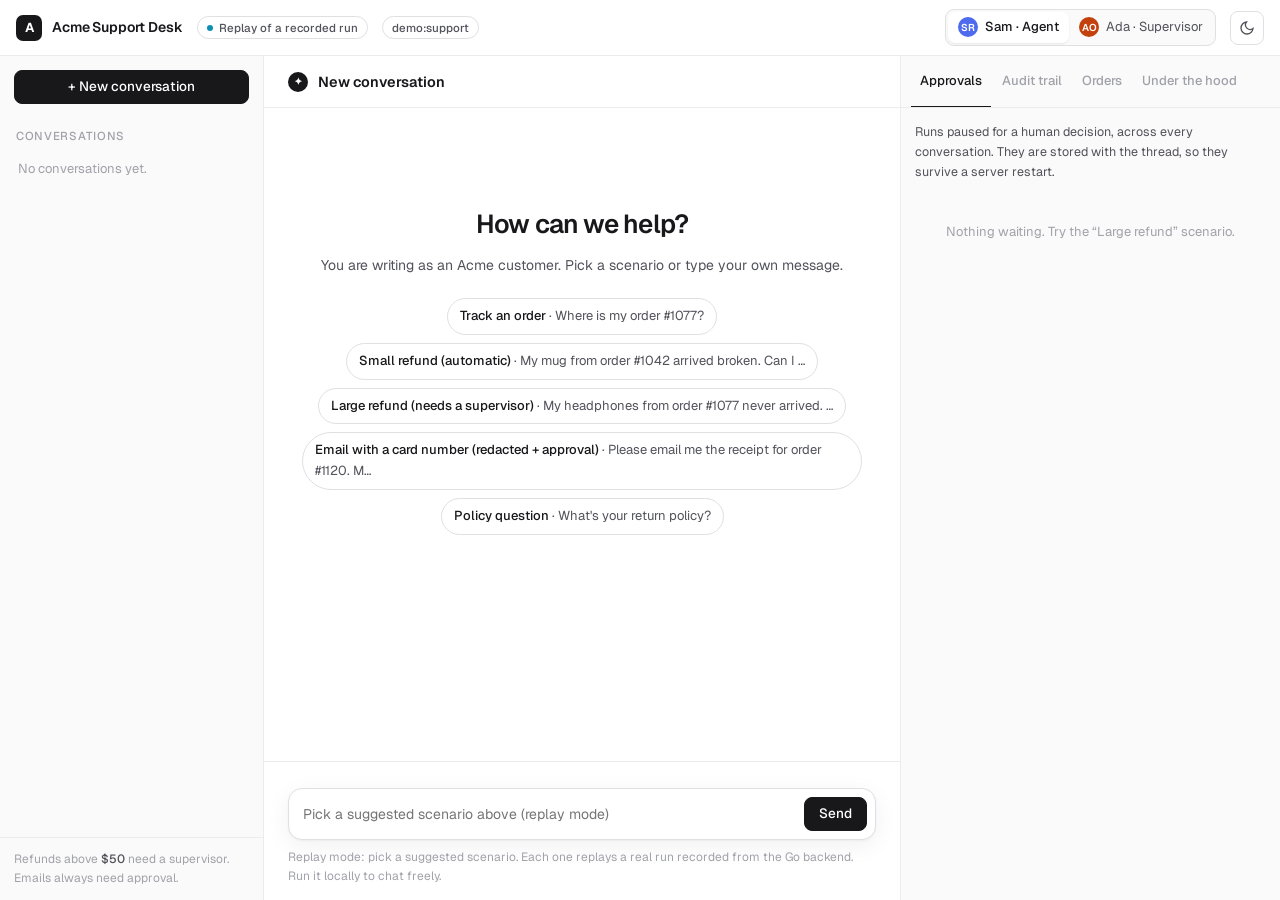
==== docs/public/demo/index.html @ 0a6f1c7a "Add a full-stack support desk demo and document it on the site examples/fullstack is a Go backend on" ====
<!doctype html>
<html lang="en">
<head>
<meta charset="utf-8">
<meta name="viewport" content="width=device-width, initial-scale=1, viewport-fit=cover">
<title>Acme Support Desk</title>
<link rel="preconnect" href="https://fonts.googleapis.com">
<link rel="preconnect" href="https://fonts.gstatic.com" crossorigin>
<link rel="stylesheet" href="https://fonts.googleapis.com/css2?family=Geist:wght@400;500;600;700&family=Geist+Mono:wght@400;500&display=swap">
<style>
/* Layout: support console — 56px top bar; conversations rail (264px) | chat column | supervisor console (380px). Monochrome Geist palette; amber is reserved for "waiting on a human", green for done, red for refused. */
:root {
  --bg: #ffffff; --bg-2: #fafafa; --bg-3: #f4f4f5; --fg: #18181b; --fg-2: #52525b; --fg-3: #a1a1aa;
  --line: #ececee; --line-2: #e0e0e3; --accent: #0b8eb3;
  --ok: #15803d; --ok-bg: #ecfdf3; --wait: #b45309; --wait-bg: #fffbeb; --bad: #be123c; --bad-bg: #fff1f2;
  --bubble: #18181b; --bubble-fg: #fafafa;
  --shadow: 0 1px 2px rgba(0,0,0,.04), 0 6px 24px rgba(0,0,0,.06);
  --f-sans: "Geist", ui-sans-serif, -apple-system, "Segoe UI", Helvetica, Arial, sans-serif;
  --f-mono: "Geist Mono", ui-monospace, SFMono-Regular, Menlo, Consolas, monospace;
}
@media (prefers-color-scheme: dark) { :root:not([data-theme="light"]) {
  --bg: #0a0a0b; --bg-2: #111113; --bg-3: #18181b; --fg: #f4f4f5; --fg-2: #a1a1aa; --fg-3: #63636b;
  --line: #1f1f23; --line-2: #2c2c31; --accent: #3cc8ec;
  --ok: #4ade80; --ok-bg: #0c1f14; --wait: #fbbf24; --wait-bg: #221a08; --bad: #fb7185; --bad-bg: #2a0f16;
  --bubble: #f4f4f5; --bubble-fg: #0a0a0b; --shadow: 0 1px 2px rgba(0,0,0,.5), 0 8px 28px rgba(0,0,0,.5);
  color-scheme: dark;
} }
:root[data-theme="dark"] {
  --bg: #0a0a0b; --bg-2: #111113; --bg-3: #18181b; --fg: #f4f4f5; --fg-2: #a1a1aa; --fg-3: #63636b;
  --line: #1f1f23; --line-2: #2c2c31; --accent: #3cc8ec;
  --ok: #4ade80; --ok-bg: #0c1f14; --wait: #fbbf24; --wait-bg: #221a08; --bad: #fb7185; --bad-bg: #2a0f16;
  --bubble: #f4f4f5; --bubble-fg: #0a0a0b; --shadow: 0 1px 2px rgba(0,0,0,.5), 0 8px 28px rgba(0,0,0,.5);
  color-scheme: dark;
}
* { box-sizing: border-box; }
html, body { height: 100%; }
body { margin: 0; background: var(--bg); color: var(--fg); font: 14px/1.6 var(--f-sans); -webkit-font-smoothing: antialiased; overflow: hidden; }
button, input, textarea { font: inherit; color: inherit; }
:focus-visible { outline: 2px solid var(--accent); outline-offset: 2px; border-radius: 6px; }
code, .mono { font-family: var(--f-mono); }

.app { display: grid; grid-template-rows: 56px minmax(0, 1fr); grid-template-columns: minmax(0, 1fr); height: 100%; padding-top: env(safe-area-inset-top, 0px); }
.top { display: flex; align-items: center; gap: 14px; border-bottom: 1px solid var(--line); min-width: 0;
  padding-left: max(16px, env(safe-area-inset-left, 0px)); padding-right: max(16px, env(safe-area-inset-right, 0px)); }
.brand { display: flex; align-items: center; gap: 10px; font-weight: 600; letter-spacing: -0.01em; white-space: nowrap; }
.brand .logo { width: 26px; height: 26px; border-radius: 7px; background: var(--fg); color: var(--bg); display: grid; place-items: center; font: 700 13px var(--f-sans); }
.pill { font: 500 11.5px/1 var(--f-sans); color: var(--fg-2); border: 1px solid var(--line-2); border-radius: 999px; padding: 5px 9px; white-space: nowrap; display: inline-flex; align-items: center; gap: 6px; }
.pill .dot { width: 6px; height: 6px; border-radius: 50%; background: var(--ok); }
.pill.replay .dot { background: var(--accent); }
.grow { flex: 1; }
.seg { display: inline-flex; border: 1px solid var(--line-2); border-radius: 9px; padding: 2px; background: var(--bg-2); }
.seg button { border: 0; background: none; padding: 5px 10px; border-radius: 7px; cursor: pointer; color: var(--fg-2); display: inline-flex; align-items: center; gap: 7px; font-size: 13px; white-space: nowrap; }
.seg button[aria-pressed="true"] { background: var(--bg); color: var(--fg); box-shadow: 0 1px 2px rgba(0,0,0,.08); font-weight: 500; }
.avatar { width: 20px; height: 20px; border-radius: 50%; display: inline-grid; place-items: center; font: 600 10px var(--f-sans); color: #fff; flex: none; }
.av-sam { background: #4f6bed; } .av-ada { background: #c2410c; } .av-bot { background: var(--fg); color: var(--bg); }
.iconbtn { width: 34px; height: 34px; display: inline-grid; place-items: center; border: 1px solid var(--line-2); border-radius: 8px; background: var(--bg); cursor: pointer; color: var(--fg-2); }
.iconbtn:hover { color: var(--fg); }
.iconbtn svg { width: 16px; height: 16px; }

.main { display: grid; grid-template-columns: 264px minmax(0, 1fr) 380px; min-height: 0; min-width: 0; }
/* left rail */
.rail { border-right: 1px solid var(--line); display: flex; flex-direction: column; min-height: 0; min-width: 0; background: var(--bg-2); }
.rail .head { padding: 14px; }
.btn { display: inline-flex; align-items: center; justify-content: center; gap: 8px; height: 34px; padding: 0 14px; border-radius: 8px; border: 1px solid var(--line-2); background: var(--bg); cursor: pointer; font-weight: 500; font-size: 13.5px; white-space: nowrap; }
.btn:hover:not(:disabled) { background: var(--bg-3); }
.btn:disabled { opacity: .45; cursor: not-allowed; }
.btn.primary { background: var(--fg); color: var(--bg); border-color: var(--fg); }
.btn.primary:hover:not(:disabled) { background: var(--fg); opacity: .88; }
.btn.ok { background: var(--ok); border-color: var(--ok); color: var(--bg); }
.btn.danger { color: var(--bad); }
.btn.wide { width: 100%; }
.list { overflow-y: auto; padding: 0 8px 12px; flex: 1; }
.list h6 { margin: 10px 8px 6px; font: 500 11.5px var(--f-sans); text-transform: uppercase; letter-spacing: .06em; color: var(--fg-3); }
.conv { display: block; width: 100%; text-align: left; border: 0; background: none; padding: 9px 10px; border-radius: 8px; cursor: pointer; }
.conv:hover { background: var(--bg-3); }
.conv[aria-current="true"] { background: var(--bg); box-shadow: inset 0 0 0 1px var(--line-2); }
.conv .t { display: block; font-size: 13.5px; white-space: nowrap; overflow: hidden; text-overflow: ellipsis; color: var(--fg); }
.conv .s { display: flex; align-items: center; gap: 6px; margin-top: 3px; font-size: 12px; color: var(--fg-3); }
.tag { display: inline-flex; align-items: center; gap: 5px; font: 500 11px/1 var(--f-sans); padding: 4px 7px; border-radius: 999px; }
.tag.wait { color: var(--wait); background: var(--wait-bg); }
.tag.ok { color: var(--ok); background: var(--ok-bg); }
.tag.bad { color: var(--bad); background: var(--bad-bg); }
.rail .foot { padding: 12px 14px; border-top: 1px solid var(--line); font-size: 12px; color: var(--fg-3); }
.rail .foot b { color: var(--fg-2); font-weight: 500; }
.empty-rail { padding: 10px; color: var(--fg-3); font-size: 13px; }

/* chat */
.chat { display: grid; grid-template-rows: auto minmax(0, 1fr) auto; grid-template-columns: minmax(0, 1fr); min-height: 0; min-width: 0; }
.chathead { display: flex; align-items: center; gap: 10px; padding: 12px 24px; border-bottom: 1px solid var(--line); min-height: 52px; }
.chathead h2 { margin: 0; font-size: 14.5px; font-weight: 600; white-space: nowrap; overflow: hidden; text-overflow: ellipsis; min-width: 0; }
.scroll { overflow-y: auto; overflow-x: hidden; padding: 24px; min-width: 0; }
.msgs { max-width: 720px; margin: 0 auto; display: flex; flex-direction: column; gap: 14px; min-width: 0; }
.hello { max-width: 560px; margin: 8vh auto 0; text-align: center; }
.hello h1 { font-size: 26px; letter-spacing: -0.03em; margin: 0 0 8px; font-weight: 600; }
.hello p { color: var(--fg-2); margin: 0 0 22px; }
.chips { display: flex; flex-wrap: wrap; gap: 8px; justify-content: center; }
.chip { border: 1px solid var(--line-2); background: var(--bg); border-radius: 999px; padding: 7px 12px; cursor: pointer; font-size: 13px; color: var(--fg-2); text-align: left; }
.chip:hover:not(:disabled) { color: var(--fg); border-color: var(--fg-3); }
.chip:disabled { opacity: .4; cursor: default; }
.chip b { color: var(--fg); font-weight: 500; }
.row { display: flex; gap: 10px; align-items: flex-start; }
.row.user { justify-content: flex-end; }
.bubble { max-width: 78%; padding: 10px 14px; border-radius: 16px; line-height: 1.55; overflow-wrap: anywhere; }
.row.user .bubble { background: var(--bubble); color: var(--bubble-fg); border-bottom-right-radius: 6px; }
.row.bot .bubble { background: var(--bg-2); border: 1px solid var(--line); border-bottom-left-radius: 6px; }
.row.bot .avatar { width: 26px; height: 26px; font-size: 11px; margin-top: 2px; }
.caret { display: inline-block; width: 7px; height: 14px; background: var(--fg-3); vertical-align: -2px; margin-left: 2px; animation: blink 1s steps(2) infinite; }
@keyframes blink { 50% { opacity: 0; } }
.toolcard { margin-left: 36px; border: 1px solid var(--line); border-radius: 12px; background: var(--bg); overflow: hidden; }
.toolcard summary { list-style: none; display: flex; align-items: center; gap: 10px; padding: 9px 12px; cursor: pointer; font-size: 13px; }
.toolcard summary::-webkit-details-marker { display: none; }
.toolcard .name { font: 500 12.5px var(--f-mono); }
.toolcard .args { color: var(--fg-3); font: 12px var(--f-mono); white-space: nowrap; overflow: hidden; text-overflow: ellipsis; flex: 1; min-width: 0; }
.toolcard .state { margin-left: auto; flex: none; }
.toolcard .body { border-top: 1px solid var(--line); padding: 10px 12px; font: 12px/1.6 var(--f-mono); color: var(--fg-2); background: var(--bg-2); white-space: pre-wrap; overflow-wrap: anywhere; max-height: 260px; overflow-y: auto; }
.toolcard .body b { font-family: var(--f-sans); font-weight: 500; color: var(--fg-3); font-size: 11px; text-transform: uppercase; letter-spacing: .05em; display: block; margin: 6px 0 2px; }
.toolcard .body b:first-child { margin-top: 0; }
.spin { width: 14px; height: 14px; border: 2px solid var(--line-2); border-top-color: var(--fg-2); border-radius: 50%; animation: spin .8s linear infinite; display: inline-block; vertical-align: -3px; }
@keyframes spin { to { transform: rotate(360deg); } }
.approval { margin-left: 36px; border: 1px solid color-mix(in srgb, var(--wait) 45%, var(--line-2)); background: var(--wait-bg); border-radius: 14px; padding: 14px 16px; }
.approval.done { border-color: var(--line); background: var(--bg-2); }
.approval h4 { margin: 0 0 4px; font-size: 14px; display: flex; align-items: center; gap: 8px; }
.approval p { margin: 0 0 10px; color: var(--fg-2); }
.approval dl { display: grid; grid-template-columns: max-content minmax(0, 1fr); gap: 4px 14px; margin: 0 0 12px; font-size: 13px; }
.approval dt { color: var(--fg-3); }
.approval dd { margin: 0; font-family: var(--f-mono); font-size: 12.5px; overflow-wrap: anywhere; }
.approval .actions { display: flex; flex-wrap: wrap; gap: 8px; align-items: center; }
.approval input { height: 34px; border: 1px solid var(--line-2); border-radius: 8px; padding: 0 10px; background: var(--bg); min-width: 0; }
.approval input.amt { width: 110px; }
.approval input.why { flex: 1; min-width: 180px; }
.approval .hint { font-size: 12.5px; color: var(--fg-2); display: flex; align-items: center; gap: 8px; }
.sysline { text-align: center; font-size: 12px; color: var(--fg-3); }
.err { border: 1px solid color-mix(in srgb, var(--bad) 40%, var(--line)); background: var(--bad-bg); color: var(--bad); border-radius: 10px; padding: 10px 12px; font-size: 13px; }
.composer { border-top: 1px solid var(--line); padding: 14px 24px calc(14px + env(safe-area-inset-bottom, 0px)); min-width: 0; }
.composer .in { max-width: 720px; margin: 0 auto; min-width: 0; }
.composer .chips { justify-content: flex-start; flex-wrap: nowrap; overflow-x: auto; margin-bottom: 10px; padding-bottom: 2px; scrollbar-width: thin; }
.composer .chip { white-space: nowrap; flex: none; }
.box { display: flex; gap: 8px; align-items: flex-end; border: 1px solid var(--line-2); border-radius: 14px; padding: 8px 8px 8px 14px; background: var(--bg); box-shadow: var(--shadow); }
.box textarea { flex: 1; border: 0; outline: none; resize: none; background: none; min-height: 24px; max-height: 140px; padding: 6px 0; line-height: 1.5; }
.composer small { display: block; color: var(--fg-3); font-size: 12px; margin-top: 8px; }

/* console */
.console { border-left: 1px solid var(--line); display: grid; grid-template-rows: auto minmax(0, 1fr); grid-template-columns: minmax(0, 1fr); min-height: 0; min-width: 0; background: var(--bg-2); }
.tabs { display: flex; gap: 2px; padding: 0 10px; border-bottom: 1px solid var(--line); height: 52px; align-items: stretch; overflow-x: auto; }
.tabs button { border: 0; background: none; padding: 0 9px; font-size: 13px; font-weight: 500; color: var(--fg-3); cursor: pointer; border-bottom: 2px solid transparent; margin-bottom: -1px; display: inline-flex; align-items: center; gap: 6px; white-space: nowrap; }
.tabs button[aria-selected="true"] { color: var(--fg); border-bottom-color: var(--fg); }
.count { font: 600 11px/1 var(--f-sans); background: var(--wait); color: var(--bg); border-radius: 999px; padding: 3px 6px; }
.count[hidden] { display: none; }
.pane { overflow-y: auto; padding: 14px; }
.pane[hidden] { display: none; }
.pane .intro { color: var(--fg-2); font-size: 12.5px; margin: 0 0 12px; }
.item { border: 1px solid var(--line); background: var(--bg); border-radius: 12px; padding: 12px; margin-bottom: 10px; }
.item .top2 { display: flex; align-items: center; gap: 8px; justify-content: space-between; margin-bottom: 6px; }
.item h5 { margin: 0; font-size: 13.5px; font-weight: 500; }
.item p { margin: 0 0 8px; color: var(--fg-2); font-size: 12.5px; }
.item .meta { font: 12px var(--f-mono); color: var(--fg-3); }
.feed { list-style: none; margin: 0; padding: 0; }
.feed li { display: grid; grid-template-columns: 14px minmax(0, 1fr) auto; gap: 10px; padding: 9px 2px; border-bottom: 1px solid var(--line); font-size: 12.5px; }
.feed .ic { width: 8px; height: 8px; border-radius: 50%; margin-top: 6px; background: var(--fg-3); }
.feed .ic.ok { background: var(--ok); } .feed .ic.wait { background: var(--wait); } .feed .ic.bad { background: var(--bad); } .feed .ic.info { background: var(--accent); }
.feed .what { color: var(--fg); }
.feed .why { color: var(--fg-3); font-size: 12px; overflow-wrap: anywhere; }
.feed .h { font: 11px var(--f-mono); color: var(--fg-3); }
.chain { display: flex; align-items: center; gap: 8px; padding: 10px 12px; border: 1px solid var(--line); border-radius: 10px; background: var(--bg); margin-bottom: 12px; font-size: 12.5px; }
table { width: 100%; border-collapse: collapse; font-size: 12.5px; background: var(--bg); border: 1px solid var(--line); border-radius: 10px; overflow: hidden; }
th, td { text-align: left; padding: 8px 10px; border-bottom: 1px solid var(--line); vertical-align: top; }
th { color: var(--fg-3); font-weight: 500; background: var(--bg-2); }
tr:last-child td { border-bottom: 0; }
.ev { font: 12px/1.5 var(--f-mono); border-bottom: 1px solid var(--line); padding: 8px 2px; overflow-wrap: anywhere; }
.ev b { font-weight: 500; color: var(--fg); }
.ev span { color: var(--fg-3); }
.ev mark { background: var(--wait-bg); color: var(--wait); padding: 0 3px; border-radius: 4px; }
.none { color: var(--fg-3); font-size: 13px; text-align: center; padding: 28px 10px; }
.banner { margin: 0 0 12px; font-size: 12.5px; color: var(--fg-2); padding: 10px 12px; border-radius: 10px; border: 1px dashed var(--line-2); }

@media (max-width: 1180px) { .main { grid-template-columns: 240px minmax(0, 1fr) 330px; } }
@media (max-width: 960px) {
  body { overflow: auto; }
  .app { height: auto; min-height: 100%; }
  .main { grid-template-columns: minmax(0, 1fr); }
  .rail { border-right: 0; border-bottom: 1px solid var(--line); }
  .list { display: flex; gap: 6px; overflow-x: auto; padding-bottom: 10px; }
  .list h6 { display: none; }
  .conv { min-width: 200px; }
  .rail .foot { display: none; }
  .chat { min-height: 70vh; }
  .console { border-left: 0; border-top: 1px solid var(--line); min-height: 420px; }
  .top .pill.model { display: none; }
}
@media (max-width: 560px) {
  .brand span.name { display: none; }
  .seg button span:not(.avatar) { display: none; }
  .scroll, .chathead { padding-left: 16px; padding-right: 16px; }
  .composer { padding-left: 16px; padding-right: 16px; }
  .toolcard, .approval { margin-left: 0; }
  .bubble { max-width: 92%; }
}
@media (max-width: 420px) { #mode { display: none; } .top { gap: 10px; } }
@media (prefers-reduced-motion: reduce) { .caret, .spin { animation: none; } }
</style>
</head>
<body>
<div class="app">
  <header class="top">
    <div class="brand"><span class="logo">A</span><span class="name">Acme Support Desk</span></div>
    <span class="pill" id="mode"><span class="dot"></span><span id="modetext">Connecting…</span></span>
    <span class="pill model mono" id="model" hidden></span>
    <span class="grow"></span>
    <div class="seg" role="group" aria-label="Signed in as">
      <button type="button" data-user="sam" aria-pressed="true"><span class="avatar av-sam">SR</span><span>Sam · Agent</span></button>
      <button type="button" data-user="ada" aria-pressed="false"><span class="avatar av-ada">AO</span><span>Ada · Supervisor</span></button>
    </div>
    <button class="iconbtn" id="theme" type="button" aria-label="Toggle dark mode"><svg viewBox="0 0 24 24" fill="none" stroke="currentColor" stroke-width="2" aria-hidden="true"><path d="M21 12.8A9 9 0 1 1 11.2 3a7 7 0 0 0 9.8 9.8z"/></svg></button>
  </header>

  <div class="main">
    <aside class="rail" aria-label="Conversations">
      <div class="head"><button class="btn primary wide" id="newconv" type="button">+ New conversation</button></div>
      <div class="list" id="convs"><h6>Conversations</h6></div>
      <div class="foot">Refunds above <b id="limit">$50</b> need a supervisor. Emails always need approval.</div>
    </aside>

    <section class="chat" aria-label="Conversation">
      <div class="chathead"><span class="avatar av-bot">✦</span><h2 id="title">New conversation</h2><span class="grow"></span><span id="threadtag"></span></div>
      <div class="scroll" id="scroll"><div class="msgs" id="msgs"></div></div>
      <div class="composer">
        <div class="in">
          <div class="chips" id="chips"></div>
          <form class="box" id="form">
            <textarea id="input" rows="1" placeholder="Write as the customer…" aria-label="Message"></textarea>
            <button class="btn primary" id="send" type="submit">Send</button>
          </form>
          <small id="composehint">Messages are written as the customer. The assistant answers using Acme's tools.</small>
        </div>
      </div>
    </section>

    <aside class="console" aria-label="Supervisor console">
      <div class="tabs" role="tablist">
        <button role="tab" aria-selected="true" data-tab="approvals">Approvals <span class="count" id="appcount" hidden>0</span></button>
        <button role="tab" aria-selected="false" data-tab="activity">Audit trail</button>
        <button role="tab" aria-selected="false" data-tab="orders">Orders</button>
        <button role="tab" aria-selected="false" data-tab="hood">Under the hood</button>
      </div>
      <div class="pane" id="pane-approvals"></div>
      <div class="pane" id="pane-activity" hidden></div>
      <div class="pane" id="pane-orders" hidden></div>
      <div class="pane" id="pane-hood" hidden></div>
    </aside>
  </div>
</div>

<script src="recording.js" onerror="void 0"></script>
<script>
(function () {
  "use strict";
  var $ = function (s) { return document.querySelector(s); };
  var esc = function (s) { return String(s == null ? "" : s).replace(/[&<>"]/g, function (c) { return { "&": "&amp;", "<": "&lt;", ">": "&gt;", '"': "&quot;" }[c]; }); };
  var md = function (s) { return esc(s).replace(/\*\*(.+?)\*\*/g, "<b>$1</b>").replace(/\n/g, "<br>"); };
  var money = function (n) { return "$" + Number(n).toFixed(2); };
  var USERS = { sam: { name: "Sam Rivera", role: "agent" }, ada: { name: "Ada Okafor", role: "supervisor" } };
  var PROMPTS = [
    { label: "Track an order", text: "Where is my order #1077?" },
    { label: "Small refund (automatic)", text: "My mug from order #1042 arrived broken. Can I get a refund?" },
    { label: "Large refund (needs a supervisor)", text: "My headphones from order #1077 never arrived. I'd like a refund." },
    { label: "Email with a card number (redacted + approval)", text: "Please email me the receipt for order #1120. My card is 4111 1111 1111 1111 if you need it." },
    { label: "Policy question", text: "What's your return policy?" }
  ];
  var state = { user: "sam", thread: null, busy: false, live: false, replay: null, hood: [] };

  // ---------------------------------------------------------------- API
  // Live mode talks to the Go backend. Replay mode (no backend, e.g. on
  // the docs website) plays runs recorded from that backend.
  var api = {
    get: function (path) { return fetch(path).then(function (r) { if (!r.ok) throw new Error(r.status); return r.json(); }); },
    stream: function (path, body, onEvent) {
      return fetch(path, { method: "POST", headers: { "Content-Type": "application/json" }, body: JSON.stringify(body) }).then(function (r) {
        if (!r.ok) return r.json().then(function (j) { throw new Error(j.error || r.status); });
        var reader = r.body.getReader(), dec = new TextDecoder(), buf = "";
        function pump() {
          return reader.read().then(function (x) {
            if (x.done) return;
            buf += dec.decode(x.value, { stream: true });
            var parts = buf.split("\n\n"); buf = parts.pop();
            parts.forEach(function (p) { var line = p.split("\n").filter(function (l) { return l.indexOf("data: ") === 0; })[0]; if (line) onEvent(JSON.parse(line.slice(6))); });
            return pump();
          });
        }
        return pump();
      });
    }
  };

  var replay = {
    scenes: [], scene: null, snap: null, branch: null,
    start: function (rec) {
      this.scenes = rec.scenes; this.snap = rec.empty;
    },
    sceneFor: function (text) { return this.scenes.filter(function (s) { return s.text === text; })[0]; },
    play: function (events, onEvent) {
      var i = 0, speed = 1;
      return new Promise(function (resolve) {
        function next() {
          if (i >= events.length) return resolve();
          var ev = events[i++];
          setTimeout(function () { onEvent(ev[1]); next(); }, Math.min(ev[0] * speed, 700));
        }
        next();
      });
    },
    message: function (thread, text, onEvent) {
      var s = this.sceneFor(text);
      if (!s) return Promise.reject(new Error("In replay mode, pick one of the suggested messages. Run the demo locally to chat freely."));
      this.scene = s; this.branch = null;
      var self = this;
      return this.play(s.events, onEvent).then(function () { self.snap = s.after; });
    },
    decide: function (thread, decision, onEvent) {
      var s = this.scene, b = s && s.branches && s.branches[decision.Type];
      if (!b) return Promise.reject(new Error("This decision wasn't recorded. Run the demo locally to try it."));
      this.branch = b;
      var self = this;
      return this.play(b.events, onEvent).then(function () { self.snap = b.after; });
    }
  };

  function backend() {
    return api.get("api/health").then(function (h) { state.live = true; return h; }).catch(function () {
      if (window.EIP_RECORDING) { state.replay = window.EIP_RECORDING; replay.start(state.replay); return { mode: "replay", model: state.replay.model, refund_limit: state.replay.refund_limit }; }
      return { mode: "offline" };
    });
  }
  function load(kind, thread) {
    if (state.live) {
      var path = { threads: "api/threads", thread: "api/threads/" + thread, approvals: "api/approvals", audit: "api/audit", orders: "api/orders" }[kind];
      return api.get(path);
    }
    var s = replay.snap || {};
    if (kind === "thread") return Promise.resolve((s.threads_full || {})[thread] || { id: thread, messages: [], pending: [] });
    return Promise.resolve(s[kind] || {});
  }

  // ------------------------------------------------------------- render
  var msgs = $("#msgs"), scroll = $("#scroll");
  var cards = {}; // tool call id -> card element
  var botBubble = null;
  function toBottom() { scroll.scrollTop = scroll.scrollHeight; }

  function hello() {
    msgs.innerHTML = '<div class="hello"><h1>How can we help?</h1><p>You are writing as an Acme customer. Pick a scenario or type your own message.</p><div class="chips" id="hellochips"></div></div>';
    PROMPTS.forEach(function (p) { $("#hellochips").appendChild(chip(p)); });
  }
  function chip(p) {
    var b = document.createElement("button");
    b.type = "button"; b.className = "chip"; b.innerHTML = "<b>" + esc(p.label) + "</b> · " + esc(p.text.length > 46 ? p.text.slice(0, 46) + "…" : p.text);
    b.addEventListener("click", function () { if (!state.busy) send(p.text); });
    return b;
  }
  function renderChips() {
    var c = $("#chips"); c.innerHTML = "";
    if (msgs.querySelector(".hello")) return;
    PROMPTS.forEach(function (p) { var b = chip(p); b.innerHTML = esc(p.label); b.title = p.text; c.appendChild(b); });
  }
  function addUser(text) {
    var hello = msgs.querySelector(".hello"); if (hello) hello.remove();
    msgs.insertAdjacentHTML("beforeend", '<div class="row user"><div class="bubble">' + esc(text) + "</div></div>");
    botBubble = null; toBottom();
  }
  function addBotText(text, streaming) {
    if (!botBubble) {
      msgs.insertAdjacentHTML("beforeend", '<div class="row bot"><span class="avatar av-bot">✦</span><div class="bubble"><span class="t"></span></div></div>');
      botBubble = msgs.lastElementChild.querySelector(".bubble");
      botBubble.dataset.raw = "";
    }
    botBubble.dataset.raw += text;
    botBubble.innerHTML = md(botBubble.dataset.raw) + (streaming ? '<span class="caret"></span>' : "");
    toBottom();
  }
  function endBotText() { if (botBubble) { botBubble.innerHTML = md(botBubble.dataset.raw); } botBubble = null; }
  function argsLine(a) { return Object.keys(a || {}).map(function (k) { var v = a[k]; return k + "=" + (typeof v === "string" ? JSON.stringify(v.length > 40 ? v.slice(0, 40) + "…" : v) : JSON.stringify(v)); }).join("  "); }
  function stateTag(kind) {
    return { run: '<span class="spin" aria-label="Running"></span>', ok: '<span class="tag ok">done</span>', bad: '<span class="tag bad">refused</span>', err: '<span class="tag bad">error</span>', wait: '<span class="tag wait">waiting for approval</span>' }[kind];
  }
  function addTool(call, kind, result) {
    endBotText();
    var d = document.createElement("details");
    d.className = "toolcard";
    d.innerHTML = '<summary><span class="name">' + esc(call.Name || call.name || call.tool) + '</span><span class="args">' + esc(argsLine(call.Args || call.args)) + '</span><span class="state">' + stateTag(kind) + '</span></summary><div class="body"><b>Arguments</b>' + esc(JSON.stringify(call.Args || call.args || {}, null, 2)) + '<span class="res"></span></div>';
    msgs.appendChild(d);
    var id = call.ID || call.id || call.call_id;
    cards[id] = d;
    if (result != null) setToolResult(id, result, kind);
    toBottom();
    return d;
  }
  function setToolResult(id, result, kind) {
    var d = cards[id]; if (!d) return;
    d.querySelector(".state").innerHTML = stateTag(kind);
    var r = result;
    try { r = JSON.stringify(JSON.parse(result), null, 2); } catch (e) {}
    d.querySelector(".res").innerHTML = "<b>Result</b>" + esc(r);
  }
  function addApproval(thread, it) {
    endBotText();
    var call = it.ToolCall || {}, args = call.Args || {}, sup = USERS[state.user].role === "supervisor";
    var isRefund = it.Kind === "refund_approval";
    var el = document.createElement("div");
    el.className = "approval"; el.dataset.id = it.ID;
    var rows = Object.keys(args).map(function (k) { return "<dt>" + esc(k) + "</dt><dd>" + esc(typeof args[k] === "number" && isRefund && k === "amount" ? money(args[k]) : args[k]) + "</dd>"; }).join("");
    var rec = state.replay && replay.scene && replay.scene.branches ? replay.scene.branches : null;
    var editVal = rec && rec.edit ? rec.edit.decision.Args.amount : (args.amount ? (args.amount / 2).toFixed(2) : "");
    var whyVal = rec && rec.reject ? rec.reject.decision.Message : "";
    el.innerHTML = '<h4><span class="tag wait">Paused</span>' + (isRefund ? "Refund needs a supervisor" : "Email needs approval") + "</h4>" +
      "<p>" + esc(it.Message) + " The run is saved; nothing happens until someone decides.</p><dl>" + rows + "</dl>" +
      (sup ? '<div class="actions">' +
        '<button class="btn ok" type="button" data-d="approve">Approve</button>' +
        (isRefund ? '<input class="amt" type="number" step="0.01" min="0" value="' + esc(editVal) + '" aria-label="Refund amount"' + (rec ? " readonly" : "") + '><button class="btn" type="button" data-d="edit">Refund this amount</button>' : "") +
        '<input class="why" type="text" placeholder="Reason for rejecting" value="' + esc(whyVal) + '" aria-label="Reason"' + (rec ? " readonly" : "") + '><button class="btn danger" type="button" data-d="reject">Reject</button></div>'
        : '<div class="hint"><span class="avatar av-ada">AO</span>Switch to Ada (Supervisor) at the top to decide.</div>');
    msgs.appendChild(el);
    el.querySelectorAll("[data-d]").forEach(function (b) {
      b.addEventListener("click", function () {
        var type = b.dataset.d, d = { InterruptID: it.ID, Type: type };
        if (type === "edit") { var amt = parseFloat(el.querySelector(".amt").value); if (!(amt > 0)) return; d.Args = Object.assign({}, args, { amount: amt }); }
        if (type === "reject") { d.Message = el.querySelector(".why").value.trim() || "Declined by supervisor"; }
        decide(thread, d, el);
      });
    });
    if (cards[it.ID]) cards[it.ID].querySelector(".state").innerHTML = stateTag("wait");
    toBottom();
  }
  function sys(text) { msgs.insertAdjacentHTML("beforeend", '<div class="sysline">' + esc(text) + "</div>"); toBottom(); }
  function error(text) { endBotText(); msgs.insertAdjacentHTML("beforeend", '<div class="err">' + esc(text) + "</div>"); toBottom(); }

  // event stream -> UI
  function onEvent(e) {
    switch (e.Type) {
      case "text": addBotText(e.Text, true); break;
      case "tool_call": addTool(e.ToolCall, "run"); break;
      case "tool_result":
        var c = e.ToolCall || {};
        setToolResult(c.ID, e.Result, /^(blocked|denied|rejected|error|limit reached)/.test(e.Result || "") ? "bad" : "ok");
        break;
      case "interrupt": addApproval(state.thread, { ID: e.ToolCall.ID, ToolCall: e.ToolCall, Message: e.Text, Kind: e.ToolCall.Name === "issue_refund" ? "refund_approval" : "approval" }); break;
      case "model_call": hood(e); break;
      case "step_end": hood(e); break;
      case "done": endBotText(); hood(e); break;
      case "error": error(e.Text); break;
    }
  }

  // ------------------------------------------------------------- actions
  function setBusy(b) { state.busy = b; $("#send").disabled = b; $("#input").disabled = b; document.querySelectorAll(".chip").forEach(function (c) { c.disabled = b; }); }
  function ensureThread() {
    if (state.thread) return Promise.resolve(state.thread);
    if (!state.live) { state.thread = state.pendingScene ? state.pendingScene.thread : "t-replay"; return Promise.resolve(state.thread); }
    return fetch("api/threads", { method: "POST" }).then(function (r) { return r.json(); }).then(function (j) { state.thread = j.id; return j.id; });
  }
  function send(text) {
    if (state.busy || !text.trim()) return;
    if (!state.live && !replay.sceneFor(text)) { error("This page is a replay of recorded runs, so it can only play the suggested messages. Run the demo locally to chat freely: go run ./examples/fullstack"); return; }
    if (!state.live) { state.thread = null; state.pendingScene = replay.sceneFor(text); msgs.innerHTML = ""; cards = {}; } // each replayed scene is its own conversation
    setBusy(true); state.hood = [];
    ensureThread().then(function (id) {
      if (!msgs.querySelector(".row")) msgs.innerHTML = "";
      $("#title").textContent = text;
      addUser(text);
      var p = state.live ? api.stream("api/threads/" + id + "/messages", { text: text, user: state.user }, onEvent) : replay.message(id, text, onEvent);
      return p;
    }).catch(function (e) { error(e.message); }).then(function () { setBusy(false); refreshAll(); renderChips(); });
  }
  function decide(thread, d, el) {
    if (USERS[state.user].role !== "supervisor") return;
    el.querySelectorAll("button, input").forEach(function (b) { b.disabled = true; });
    var label = { approve: "Approved", edit: "Edited and approved", reject: "Rejected" }[d.Type];
    el.classList.add("done");
    el.querySelector("h4").innerHTML = '<span class="tag ' + (d.Type === "reject" ? "bad" : "ok") + '">' + label + "</span>by Ada Okafor";
    setBusy(true);
    var p = state.live ? api.stream("api/threads/" + thread + "/decisions", { user: state.user, decisions: [d] }, onEvent) : replay.decide(thread, d, onEvent);
    p.catch(function (e) { error(e.message); }).then(function () { setBusy(false); refreshAll(); });
  }
  function openThread(id) {
    state.thread = id; cards = {}; botBubble = null;
    return load("thread", id).then(function (v) {
      msgs.innerHTML = "";
      $("#title").textContent = v.title || "Conversation";
      (v.messages || []).forEach(function (m) {
        if (m.role === "user") addUser(m.text);
        else if (m.role === "assistant") { addBotText(m.text, false); endBotText(); }
        else if (m.role === "tool") addTool(m, m.result == null ? "wait" : m.is_error ? "bad" : "ok", m.result);
      });
      (v.pending || []).forEach(function (it) { addApproval(id, it); });
      if (!v.messages || !v.messages.length) hello();
      renderChips(); highlightConv();
    });
  }

  // ------------------------------------------------------------- panes
  function refreshAll() { refreshConvs(); refreshApprovals(); refreshAudit(); refreshOrders(); }
  function highlightConv() { document.querySelectorAll(".conv").forEach(function (c) { c.setAttribute("aria-current", String(c.dataset.id === state.thread)); }); }
  function refreshConvs() {
    load("threads").then(function (j) {
      var box = $("#convs"); box.innerHTML = "<h6>Conversations</h6>";
      var ts = (j.threads || []).slice().reverse();
      if (!ts.length) box.insertAdjacentHTML("beforeend", '<div class="empty-rail">No conversations yet.</div>');
      ts.forEach(function (t) {
        var b = document.createElement("button");
        b.type = "button"; b.className = "conv"; b.dataset.id = t.id;
        b.innerHTML = '<span class="t">' + esc(t.title || "New conversation") + '</span><span class="s">' + (t.waiting ? '<span class="tag wait">Needs approval</span>' : '<span class="tag ok">Open</span>') + '<span class="mono">' + esc(t.id) + "</span></span>";
        b.addEventListener("click", function () { if (!state.busy) openThread(t.id); });
        box.appendChild(b);
      });
      highlightConv();
    });
  }
  function refreshApprovals() {
    load("approvals").then(function (j) {
      var list = j.approvals || [], pane = $("#pane-approvals");
      var c = $("#appcount"); c.textContent = list.length; c.hidden = !list.length;
      pane.innerHTML = '<p class="intro">Runs paused for a human decision, across every conversation. They are stored with the thread, so they survive a server restart.</p>';
      if (!list.length) { pane.insertAdjacentHTML("beforeend", '<div class="none">Nothing waiting. Try the “Large refund” scenario.</div>'); return; }
      list.forEach(function (a) {
        var args = (a.ToolCall || {}).Args || {};
        var el = document.createElement("div"); el.className = "item";
        el.innerHTML = '<div class="top2"><h5>' + esc(a.Kind === "refund_approval" ? "Refund " + money(args.amount) + " · order " + args.order_id : "Email to " + (args.to || "")) + '</h5><span class="tag wait">waiting</span></div><p>' + esc(a.Message) + '</p><div class="top2"><span class="meta">' + esc(a.thread) + '</span><button class="btn" type="button">Open</button></div>';
        el.querySelector("button").addEventListener("click", function () { openThread(a.thread); });
        pane.appendChild(el);
      });
    });
  }
  function auditRow(e) {
    var d = e.data || {}, ic = "", what = "", why = "";
    switch (e.type) {
      case "plugin.active": ic = "info"; what = "Plugin " + d.plugin + " active"; why = (d.kind || "") + (d.perms && d.perms.length ? " · perms " + d.perms.join(",") : ""); break;
      case "plugin.disposed": what = "Plugin " + d.plugin + " unloaded"; break;
      case "plugin.failed": case "plugin.refused": ic = "bad"; what = "Plugin " + d.plugin + " " + e.type.split(".")[1]; why = d.error || ""; break;
      case "model.call": what = "Model call · " + d.model; why = "step " + d.step + " · " + (d.input_tokens || 0) + " in / " + (d.output_tokens || 0) + " out tokens" + (d.tool_calls ? " · " + d.tool_calls + " tool call(s)" : "") + " · user " + (d.user || "-"); break;
      case "tool.call":
        ic = d.outcome === "ok" ? "ok" : d.outcome === "interrupted" ? "wait" : "bad";
        what = d.tool + " · " + d.outcome;
        why = (d.decision ? d.decision + " by " + (d.decided_by || "?") + " · " : "") + JSON.stringify(d.args || {});
        break;
      default: what = e.type;
    }
    return '<li><span class="ic ' + ic + '"></span><div><div class="what">' + esc(what) + '</div><div class="why">' + esc(why) + '</div></div><span class="h">#' + esc(e.seq) + " " + esc((e.hash || "").slice(0, 6)) + "</span></li>";
  }
  function refreshAudit() {
    load("audit").then(function (j) {
      var pane = $("#pane-activity"), list = (j.entries || []).filter(function (e) { return e.type !== "plugin.disposed"; });
      pane.innerHTML = '<div class="chain">' + (j.verified ? '<span class="tag ok">Chain verified</span>' : '<span class="tag bad">Chain broken</span>') + "<span>" + (j.count || list.length) + " entries · each line is hash-linked to the one before (audit_jsonl)</span></div>";
      if (!list.length) { pane.insertAdjacentHTML("beforeend", '<div class="none">No activity yet.</div>'); return; }
      pane.insertAdjacentHTML("beforeend", '<ul class="feed">' + list.map(auditRow).join("") + "</ul>");
    });
  }
  function refreshOrders() {
    load("orders").then(function (j) {
      var pane = $("#pane-orders");
      var rows = (j.orders || []).map(function (o) {
        var cls = /refunded/.test(o.status) ? "ok" : o.status === "in transit" ? "wait" : "";
        return "<tr><td class=\"mono\">#" + esc(o.id) + "</td><td>" + esc(o.item) + "<br><span class=\"mono\" style=\"color:var(--fg-3)\">" + esc(o.customer) + "</span></td><td class=\"mono\">" + money(o.total) + (o.refunded ? "<br><span style=\"color:var(--ok)\">−" + money(o.refunded) + "</span>" : "") + "</td><td>" + (cls ? '<span class="tag ' + cls + '">' + esc(o.status) + "</span>" : esc(o.status)) + "</td></tr>";
      }).join("");
      var out = (j.outbox || []).map(function (m) { return '<div class="item"><h5>' + esc(m.subject) + '</h5><p class="meta">to ' + esc(m.to) + '</p><p style="white-space:pre-wrap">' + esc(m.body) + "</p></div>"; }).join("");
      pane.innerHTML = '<p class="intro">The shop data the tools read and change. Refunds and sent emails show up here.</p><table><thead><tr><th>Order</th><th>Item</th><th>Total</th><th>Status</th></tr></thead><tbody>' + rows + "</tbody></table>" +
        '<p class="intro" style="margin-top:16px">Outbox</p>' + (out || '<div class="none">No emails sent.</div>');
    });
  }
  function hood(e) {
    var pane = $("#pane-hood");
    if (!pane.dataset.init) { pane.dataset.init = "1"; pane.innerHTML = '<p class="intro">Events from the current run. “Model saw” is the last customer message after every middleware ran — card numbers are masked by mw_pii before the model gets them.</p><div id="hoodlist"></div>'; }
    var list = $("#hoodlist"), line = "";
    if (e.Type === "model_call") {
      var t = esc(e.Text).replace(/(\*{4,}[\d ]*\d{4})/g, "<mark>$1</mark>");
      line = "<b>model call</b> <span>step " + e.Step + " · " + esc(e.Data.model) + " · " + e.Data.messages + " messages · " + e.Data.tools + " tools</span><br><span>Model saw:</span> " + t;
    } else if (e.Type === "step_end") {
      line = "<b>step " + e.Step + " done</b> <span>" + (e.Usage ? e.Usage.TotalTokens : 0) + " tokens</span>";
    } else if (e.Type === "done") {
      var d = e.Data || {};
      line = "<b>run finished: " + esc(d.finish) + "</b> <span>" + d.steps + " steps · " + (d.usage ? d.usage.TotalTokens : 0) + " tokens" + (d.interrupts && d.interrupts.length ? " · paused for " + d.interrupts.length + " approval(s), state saved" : "") + "</span>";
    }
    if (line) list.insertAdjacentHTML("beforeend", '<div class="ev">' + line + "</div>");
  }

  // ------------------------------------------------------------- wiring
  document.querySelectorAll(".tabs [role=tab]").forEach(function (t) {
    t.addEventListener("click", function () {
      document.querySelectorAll(".tabs [role=tab]").forEach(function (x) { x.setAttribute("aria-selected", String(x === t)); $("#pane-" + x.dataset.tab).hidden = x !== t; });
    });
  });
  document.querySelectorAll(".seg button").forEach(function (b) {
    b.addEventListener("click", function () {
      state.user = b.dataset.user;
      document.querySelectorAll(".seg button").forEach(function (x) { x.setAttribute("aria-pressed", String(x === b)); });
      if (state.thread) openThread(state.thread);
    });
  });
  $("#newconv").addEventListener("click", function () { if (state.busy) return; state.thread = null; cards = {}; $("#title").textContent = "New conversation"; hello(); renderChips(); highlightConv(); });
  $("#form").addEventListener("submit", function (e) { e.preventDefault(); var v = $("#input").value; $("#input").value = ""; send(v); });
  $("#input").addEventListener("keydown", function (e) { if (e.key === "Enter" && !e.shiftKey) { e.preventDefault(); $("#form").requestSubmit(); } });
  $("#theme").addEventListener("click", function () {
    var r = document.documentElement, dark = r.dataset.theme ? r.dataset.theme === "dark" : matchMedia("(prefers-color-scheme: dark)").matches;
    r.dataset.theme = dark ? "light" : "dark";
  });

  backend().then(function (h) {
    if (h.mode === "live") { $("#modetext").textContent = "Live"; }
    else if (h.mode === "replay") {
      $("#mode").classList.add("replay"); $("#modetext").textContent = "Replay of a recorded run";
      $("#composehint").textContent = "Replay mode: pick a suggested scenario. Each one replays a real run recorded from the Go backend. Run it locally to chat freely.";
      $("#input").placeholder = "Pick a suggested scenario above (replay mode)";
    } else { $("#modetext").textContent = "Backend offline"; }
    if (h.model) { $("#model").textContent = h.model; $("#model").hidden = false; }
    if (h.refund_limit) $("#limit").textContent = "$" + h.refund_limit;
    hello(); refreshAll(); hood({ Type: "init" });
    if (state.live) setInterval(function () { if (!state.busy) { refreshApprovals(); refreshConvs(); } }, 4000);
  });
})();
</script>
</body>
</html>
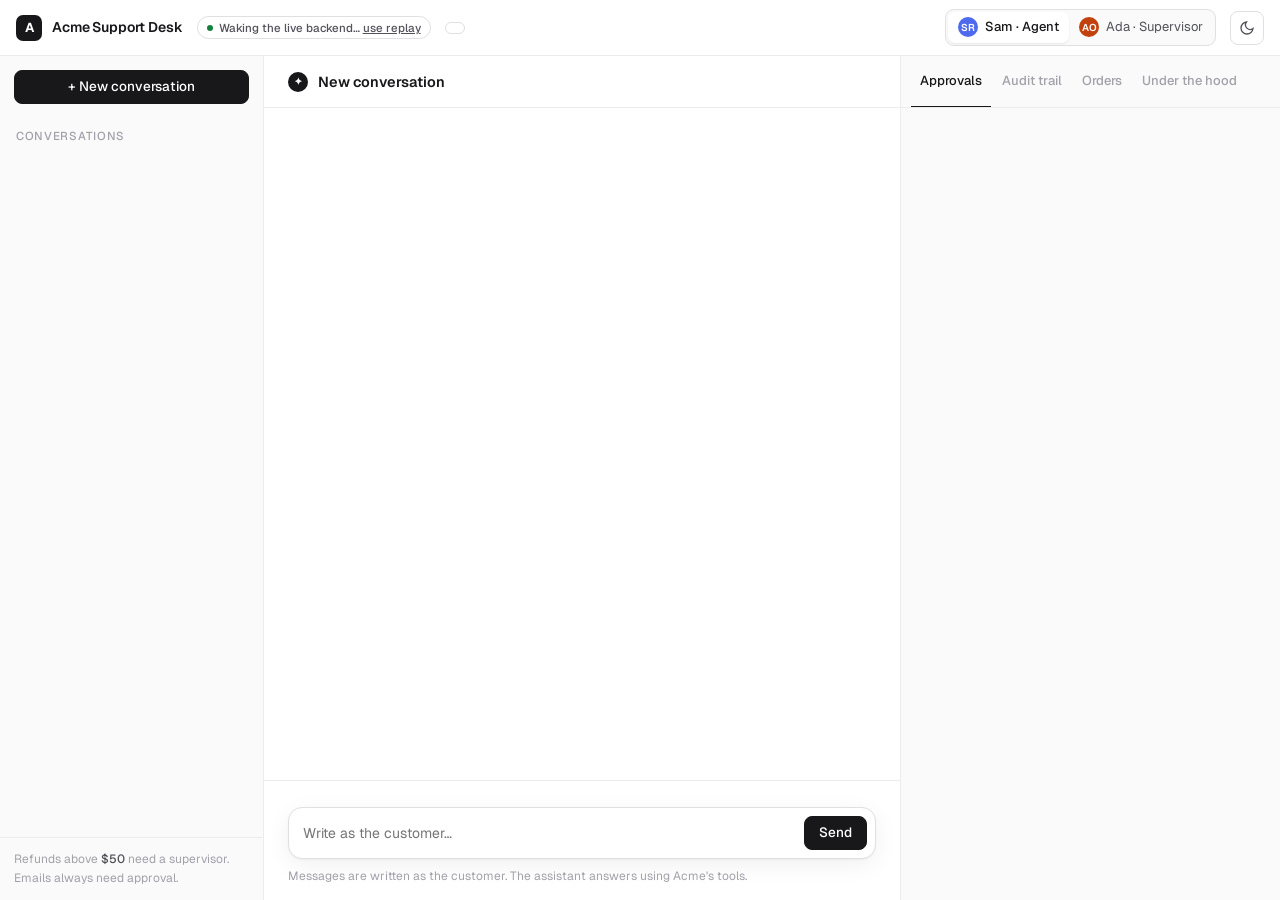
==== commit 1e85b565: "Host the demo backend on Render's free plan render.yaml blueprint for the Docker image, a writable /" ====
--- a/docs/public/demo/index.html
+++ b/docs/public/demo/index.html
@@ -195,6 +195,7 @@
   .toolcard, .approval { margin-left: 0; }
   .bubble { max-width: 92%; }
 }
+#modetext a { color: inherit; }
 @media (max-width: 420px) { #mode { display: none; } .top { gap: 10px; } }
 @media (prefers-reduced-motion: reduce) { .caret, .spin { animation: none; } }
 </style>
@@ -324,10 +325,38 @@
     }
   };
 
+  // On the docs website the live backend runs on a free instance that
+  // sleeps when idle, so keep asking for about a minute while it wakes
+  // (the visitor can skip to the replay). Elsewhere, ask once.
+  function health(ms) {
+    var ctl = window.AbortController ? new AbortController() : null;
+    var t = ctl && setTimeout(function () { ctl.abort(); }, ms);
+    return fetch("api/health", ctl ? { signal: ctl.signal } : {}).then(function (r) {
+      clearTimeout(t);
+      if (!r.ok) throw new Error(r.status);
+      return r.json();
+    }, function (e) { clearTimeout(t); throw e; });
+  }
   function backend() {
-    return api.get("api/health").then(function (h) { state.live = true; return h; }).catch(function () {
+    var toReplay = function () {
       if (window.EIP_RECORDING) { state.replay = window.EIP_RECORDING; replay.start(state.replay); return { mode: "replay", model: state.replay.model, refund_limit: state.replay.refund_limit }; }
       return { mode: "offline" };
+    };
+    var live = function (h) { state.live = true; return h; };
+    if (!window.EIP_RECORDING) return health(10000).then(live, toReplay);
+    return new Promise(function (resolve) {
+      var deadline = Date.now() + 75000, done = false;
+      var finish = function (v) { if (!done) { done = true; resolve(v); } };
+      var text = $("#modetext");
+      text.innerHTML = 'Waking the live backend… <a href="#" id="skipwake">use replay</a>';
+      $("#skipwake").addEventListener("click", function (e) { e.preventDefault(); finish(toReplay()); });
+      (function attempt() {
+        health(15000).then(function (h) { if (!done) finish(live(h)); }, function () {
+          if (done) return;
+          if (Date.now() > deadline) finish(toReplay());
+          else setTimeout(attempt, 3000);
+        });
+      })();
     });
   }
   function load(kind, thread) {
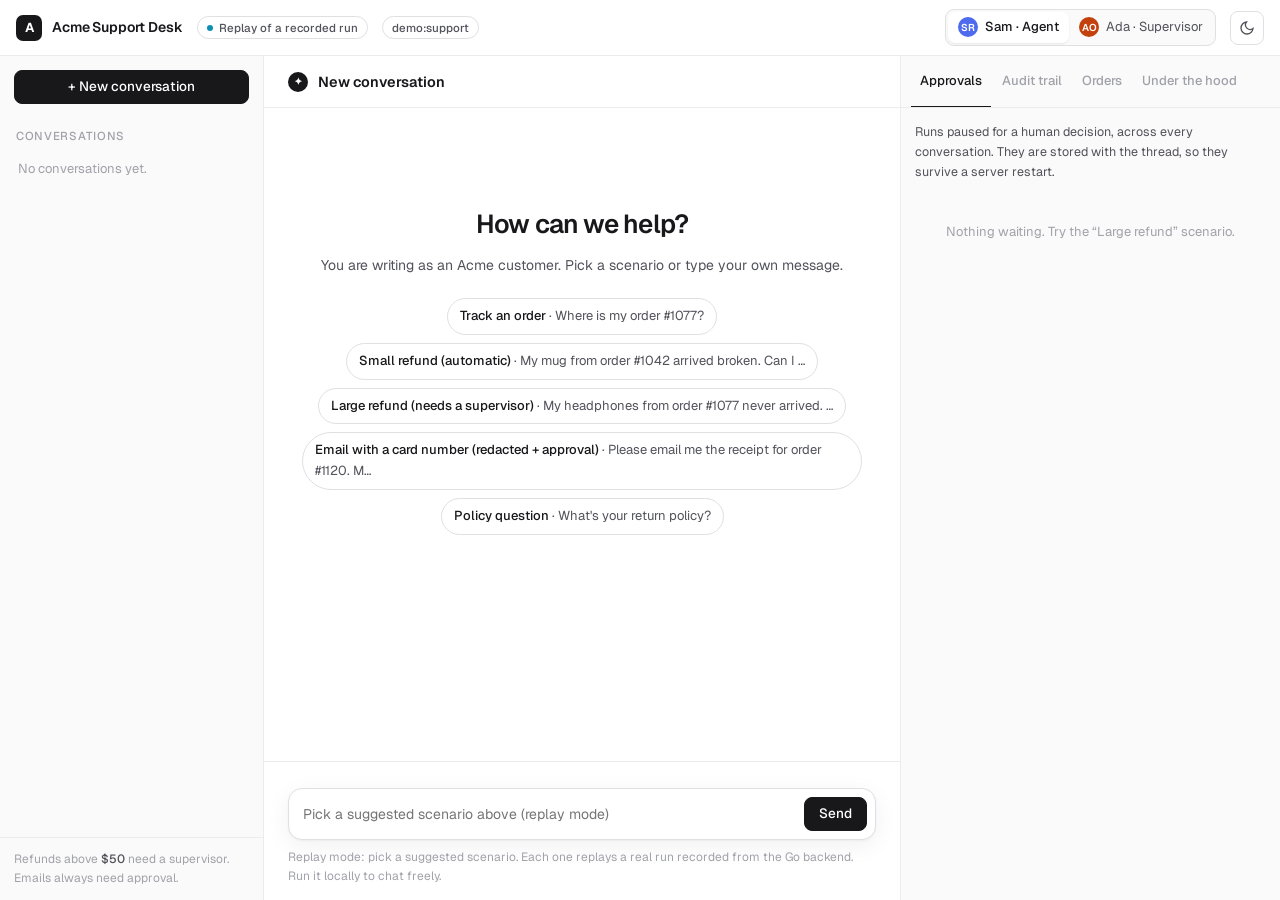
==== commit f2150abc: "Document plugin shipping, secrets and exporters; show them in the demo - docs: new Shipping plugins " ====
--- a/docs/public/demo/index.html
+++ b/docs/public/demo/index.html
@@ -327,13 +327,14 @@
 
   // On the docs website the live backend runs on a free instance that
   // sleeps when idle, so keep asking for about a minute while it wakes
-  // (the visitor can skip to the replay). Elsewhere, ask once.
+  // (the visitor can skip to the replay); a 404 means there is no backend
+  // behind the site, so go straight to the replay. Elsewhere, ask once.
   function health(ms) {
     var ctl = window.AbortController ? new AbortController() : null;
     var t = ctl && setTimeout(function () { ctl.abort(); }, ms);
     return fetch("api/health", ctl ? { signal: ctl.signal } : {}).then(function (r) {
       clearTimeout(t);
-      if (!r.ok) throw new Error(r.status);
+      if (!r.ok) { var err = new Error(r.status); err.status = r.status; throw err; }
       return r.json();
     }, function (e) { clearTimeout(t); throw e; });
   }
@@ -351,9 +352,10 @@
       text.innerHTML = 'Waking the live backend… <a href="#" id="skipwake">use replay</a>';
       $("#skipwake").addEventListener("click", function (e) { e.preventDefault(); finish(toReplay()); });
       (function attempt() {
-        health(15000).then(function (h) { if (!done) finish(live(h)); }, function () {
+        health(15000).then(function (h) { if (!done) finish(live(h)); }, function (e) {
           if (done) return;
-          if (Date.now() > deadline) finish(toReplay());
+          // 404: no backend is configured here at all, so don't wait.
+          if (e && e.status === 404 || Date.now() > deadline) finish(toReplay());
           else setTimeout(attempt, 3000);
         });
       })();
@@ -557,17 +559,23 @@
       });
     });
   }
+  function run(d) { return d.run ? " · run " + String(d.run).slice(0, 6) : ""; }
   function auditRow(e) {
     var d = e.data || {}, ic = "", what = "", why = "";
     switch (e.type) {
       case "plugin.active": ic = "info"; what = "Plugin " + d.plugin + " active"; why = (d.kind || "") + (d.perms && d.perms.length ? " · perms " + d.perms.join(",") : ""); break;
       case "plugin.disposed": what = "Plugin " + d.plugin + " unloaded"; break;
       case "plugin.failed": case "plugin.refused": ic = "bad"; what = "Plugin " + d.plugin + " " + e.type.split(".")[1]; why = d.error || ""; break;
-      case "model.call": what = "Model call · " + d.model; why = "step " + d.step + " · " + (d.input_tokens || 0) + " in / " + (d.output_tokens || 0) + " out tokens" + (d.tool_calls ? " · " + d.tool_calls + " tool call(s)" : "") + " · user " + (d.user || "-"); break;
+      case "model.call": what = "Model call · " + d.model; why = "step " + d.step + " · " + (d.input_tokens || 0) + " in / " + (d.output_tokens || 0) + " out tokens" + (d.tool_calls ? " · " + d.tool_calls + " tool call(s)" : "") + " · user " + (d.user || "-") + run(d); break;
       case "tool.call":
         ic = d.outcome === "ok" ? "ok" : d.outcome === "interrupted" ? "wait" : "bad";
-        what = d.tool + " · " + d.outcome;
-        why = (d.decision ? d.decision + " by " + (d.decided_by || "?") + " · " : "") + JSON.stringify(d.args || {});
+        what = d.tool + " · " + d.outcome + (d.plugin ? " · plugin " + d.plugin : "");
+        why = (d.decision ? d.decision + " by " + (d.decided_by || "?") + " · " : "") + JSON.stringify(d.args || {}) + run(d);
+        break;
+      case "secret.access":
+        ic = d.outcome === "granted" ? "info" : "bad";
+        what = "Secret " + d.secret + " · " + d.outcome + " to " + d.plugin;
+        why = d.error || "value never logged; redacted wherever it appears";
         break;
       default: what = e.type;
     }
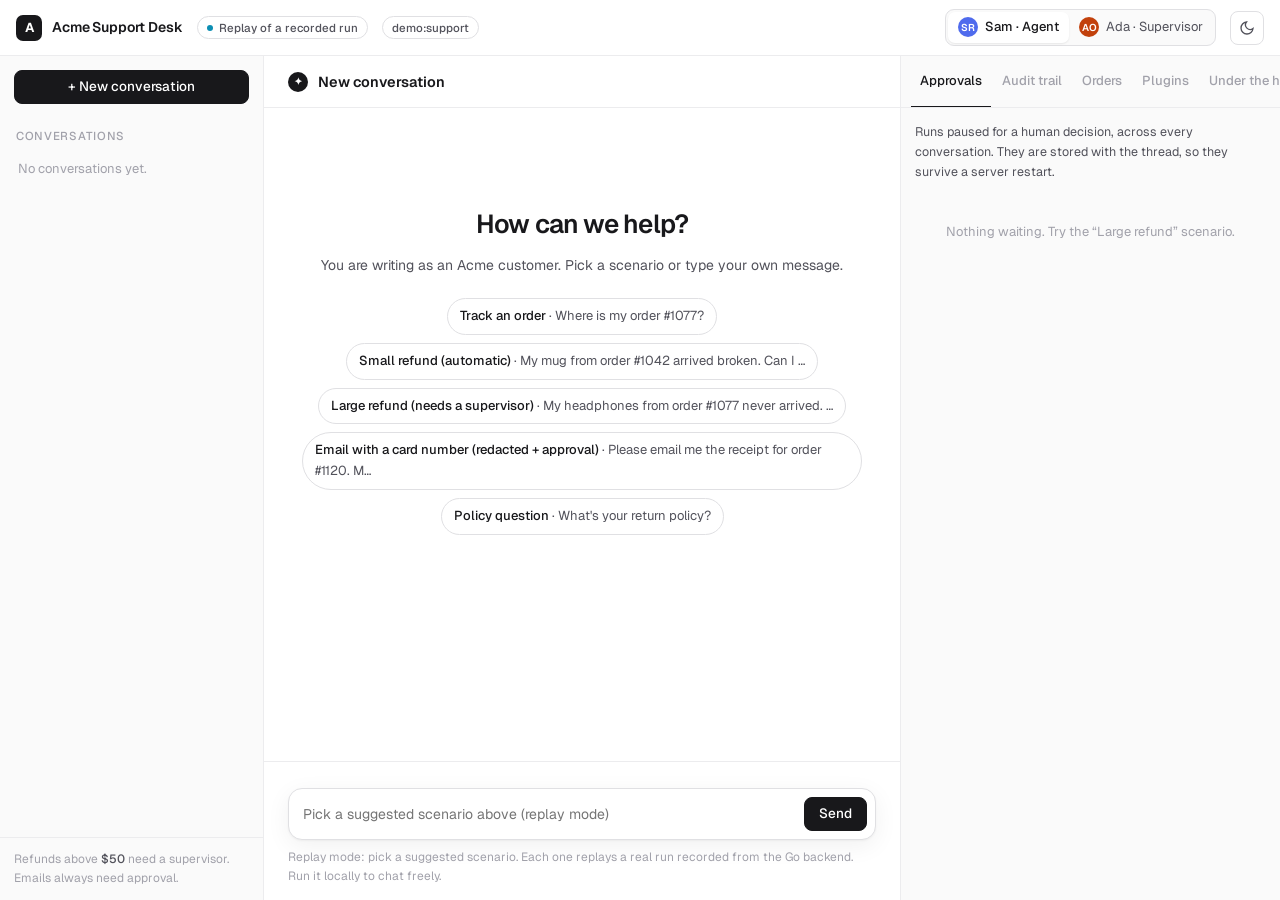
==== commit 8ff12010: "Demo: add, update, roll back and remove plugins from the UI - pluginpkg: Store.InstallSource install" ====
--- a/docs/public/demo/index.html
+++ b/docs/public/demo/index.html
@@ -171,6 +171,16 @@
 .ev span { color: var(--fg-3); }
 .ev mark { background: var(--wait-bg); color: var(--wait); padding: 0 3px; border-radius: 4px; }
 .none { color: var(--fg-3); font-size: 13px; text-align: center; padding: 28px 10px; }
+.pv-ver { display: grid; grid-template-columns: auto minmax(0, 1fr) auto; gap: 4px 10px; align-items: center; padding: 8px 0; border-top: 1px solid var(--line); font-size: 12.5px; }
+.pv-ver .why { grid-column: 2 / 4; color: var(--fg-3); font-size: 12px; }
+.pv-ver .why.bad { color: var(--bad); }
+.pv-actions { display: flex; gap: 6px; flex-wrap: wrap; margin-top: 8px; }
+.pv-form label { display: block; font-size: 12px; color: var(--fg-2); margin: 10px 0 4px; }
+.pv-form select, .pv-form input, .pv-form textarea { width: 100%; box-sizing: border-box; border: 1px solid var(--line-2); border-radius: 8px; background: var(--bg); color: var(--fg); font: 12.5px var(--f-sans); padding: 7px 9px; }
+.pv-form textarea { font: 11.5px/1.5 var(--f-mono); height: 230px; resize: vertical; white-space: pre; }
+.pv-form textarea[readonly], .pv-form input[readonly] { background: var(--bg-3); color: var(--fg-2); }
+.pv-result { margin-top: 10px; font-size: 12.5px; }
+.pv-result ul { margin: 6px 0 0; padding-left: 18px; color: var(--fg-2); }
 .banner { margin: 0 0 12px; font-size: 12.5px; color: var(--fg-2); padding: 10px 12px; border-radius: 10px; border: 1px dashed var(--line-2); }
 
 @media (max-width: 1180px) { .main { grid-template-columns: 240px minmax(0, 1fr) 330px; } }
@@ -241,11 +251,13 @@
         <button role="tab" aria-selected="true" data-tab="approvals">Approvals <span class="count" id="appcount" hidden>0</span></button>
         <button role="tab" aria-selected="false" data-tab="activity">Audit trail</button>
         <button role="tab" aria-selected="false" data-tab="orders">Orders</button>
+        <button role="tab" aria-selected="false" data-tab="plugins">Plugins</button>
         <button role="tab" aria-selected="false" data-tab="hood">Under the hood</button>
       </div>
       <div class="pane" id="pane-approvals"></div>
       <div class="pane" id="pane-activity" hidden></div>
       <div class="pane" id="pane-orders" hidden></div>
+      <div class="pane" id="pane-plugins" hidden></div>
       <div class="pane" id="pane-hood" hidden></div>
     </aside>
   </div>
@@ -527,7 +539,7 @@
   }
 
   // ------------------------------------------------------------- panes
-  function refreshAll() { refreshConvs(); refreshApprovals(); refreshAudit(); refreshOrders(); }
+  function refreshAll() { refreshConvs(); refreshApprovals(); refreshAudit(); refreshOrders(); refreshPlugins(); }
   function highlightConv() { document.querySelectorAll(".conv").forEach(function (c) { c.setAttribute("aria-current", String(c.dataset.id === state.thread)); }); }
   function refreshConvs() {
     load("threads").then(function (j) {
@@ -572,6 +584,13 @@
         what = d.tool + " · " + d.outcome + (d.plugin ? " · plugin " + d.plugin : "");
         why = (d.decision ? d.decision + " by " + (d.decided_by || "?") + " · " : "") + JSON.stringify(d.args || {}) + run(d);
         break;
+      case "plugin.install": ic = "info"; what = "Plugin " + d.plugin + " v" + d.version + " installed · " + d.state; why = "submitted by " + (d.by || "?") + " · signed by " + (d.signer || "none"); break;
+      case "plugin.approve": ic = "info"; what = "Plugin " + d.plugin + " v" + d.version + " approved"; why = "by " + (d.by || "?"); break;
+      case "plugin.enable": ic = "ok"; what = "Plugin " + d.plugin + " v" + d.version + " enabled"; why = d.previous ? "replaced v" + d.previous : "first version"; break;
+      case "plugin.enable_failed": ic = "bad"; what = "Plugin " + d.plugin + " v" + d.version + " failed to start"; why = (d.error || "") + (d.kept ? " · kept v" + d.kept : ""); break;
+      case "plugin.rollback": ic = "wait"; what = "Plugin " + d.plugin + " rolled back"; why = "v" + d.from + " → v" + d.to; break;
+      case "plugin.disable": what = "Plugin " + d.plugin + " disabled"; why = "v" + d.version; break;
+      case "plugin.uninstall": ic = "bad"; what = "Plugin " + d.plugin + " removed"; why = ""; break;
       case "secret.access":
         ic = d.outcome === "granted" ? "info" : "bad";
         what = "Secret " + d.secret + " · " + d.outcome + " to " + d.plugin;
@@ -584,7 +603,7 @@
   function refreshAudit() {
     load("audit").then(function (j) {
       var pane = $("#pane-activity"), list = (j.entries || []).filter(function (e) { return e.type !== "plugin.disposed"; });
-      pane.innerHTML = '<div class="chain">' + (j.verified ? '<span class="tag ok">Chain verified</span>' : '<span class="tag bad">Chain broken</span>') + "<span>" + (j.count || list.length) + " entries · each line is hash-linked to the one before (audit_jsonl)</span></div>";
+      pane.innerHTML = '<div class="chain">' + (j.verified ? '<span class="tag ok">Chain verified</span>' : '<span class="tag bad">Chain broken</span>') + "<span>" + (j.count || list.length) + " entries · each line is hash-linked to the one before (audit_file)</span></div>";
       if (!list.length) { pane.insertAdjacentHTML("beforeend", '<div class="none">No activity yet.</div>'); return; }
       pane.insertAdjacentHTML("beforeend", '<ul class="feed">' + list.map(auditRow).join("") + "</ul>");
     });
@@ -601,9 +620,97 @@
         '<p class="intro" style="margin-top:16px">Outbox</p>' + (out || '<div class="none">No emails sent.</div>');
     });
   }
+  // ------------------------------------------------------------- plugins
+  // Add, update and remove plugins in the running agent. Each version is
+  // linted (nothing runs), signed by the server and held until a
+  // supervisor approves it; a version that fails to start never replaces
+  // the running one. The public demo offers sample plugins only.
+  function postJSON(path, body) {
+    return fetch(path, { method: "POST", headers: { "Content-Type": "application/json" }, body: JSON.stringify(body) })
+      .then(function (r) { return r.json().catch(function () { return {}; }).then(function (j) { return { status: r.status, json: j }; }); });
+  }
+  var plugins = { data: null, result: "" };
+  var STATE_TAG = { ACTIVE: "ok", VALIDATED: "wait", APPROVED: "", FAILED: "bad", QUARANTINED: "bad" };
+  function refreshPlugins() {
+    var pane = $("#pane-plugins");
+    if (!state.live) {
+      pane.innerHTML = '<p class="intro">Add, update and remove plugins while the agent runs.</p><div class="none">The plugin editor needs the live backend. It may be waking up (refresh in a minute), or run it locally: <code>go run ./examples/fullstack</code></div>';
+      return;
+    }
+    api.get("api/plugins").then(function (j) { plugins.data = j; renderPlugins(); });
+  }
+  function renderPlugins() {
+    var j = plugins.data || {}, pane = $("#pane-plugins"), sup = USERS[state.user].role === "supervisor";
+    var keepCode = $("#pv-code") ? $("#pv-code").value : null, keepName = $("#pv-name") ? $("#pv-name").value : null, keepSample = $("#pv-sample") ? $("#pv-sample").value : null;
+    var html = '<p class="intro">Add, update and remove plugins while the agent runs. Each version is linted without running it, signed by the server and held until a supervisor approves it. A version that fails to start never replaces the running one.</p>';
+    var list = j.plugins || [];
+    if (!list.length) html += '<div class="none" style="padding:14px 10px">No plugins added yet. Pick a sample below and submit it.</div>';
+    list.forEach(function (p) {
+      html += '<div class="item"><div class="top2"><h5 class="mono">' + esc(p.name) + '</h5>' + (p.active ? '<span class="tag ok">running v' + esc(p.active) + '</span>' : '<span class="tag">not running</span>') + "</div>";
+      (p.versions || []).slice().reverse().forEach(function (v) {
+        var canApprove = v.state === "VALIDATED" || v.state === "APPROVED" || v.state === "FAILED";
+        html += '<div class="pv-ver"><span class="mono">v' + esc(v.version) + '</span><span><span class="tag ' + (STATE_TAG[v.state] || "") + '">' + esc(v.state) + "</span></span>" +
+          (canApprove && v.version !== p.active ? '<button class="btn" type="button" data-act="approve" data-name="' + esc(p.name) + '" data-ver="' + esc(v.version) + '"' + (sup ? "" : " disabled") + ">Approve &amp; enable</button>" : "<span></span>") +
+          '<div class="why">' + esc(v.summary || "") + (v.installed_by ? " · submitted by " + esc(v.installed_by) : "") + (v.approved_by ? " · approved by " + esc(v.approved_by) : "") + "</div>" +
+          (v.error ? '<div class="why bad">Failed to start: ' + esc(v.error) + "</div>" : "") + (v.reason ? '<div class="why bad">' + esc(v.reason) + "</div>" : "") + "</div>";
+      });
+      html += '<div class="pv-actions">' + (p.previous && p.previous !== p.active ? '<button class="btn" type="button" data-act="rollback" data-name="' + esc(p.name) + '"' + (sup ? "" : " disabled") + ">Roll back to v" + esc(p.previous) + "</button>" : "") +
+        '<button class="btn danger" type="button" data-act="remove" data-name="' + esc(p.name) + '"' + (sup ? "" : " disabled") + ">Remove</button></div>";
+      if (!sup) html += '<p class="meta" style="margin:8px 0 0">Switch to Ada (supervisor) to approve, roll back or remove.</p>';
+      html += "</div>";
+    });
+    var samples = j.samples || [];
+    html += '<div class="item pv-form"><h5>Add or update a plugin</h5><label for="pv-sample">Start from</label><select id="pv-sample">' +
+      samples.map(function (s) { return '<option value="' + esc(s.id) + '">' + esc(s.title) + "</option>"; }).join("") + (j.allow_code ? '<option value="">Your own code</option>' : "") + "</select>" +
+      '<label for="pv-name">Plugin name</label><input id="pv-name"' + (j.allow_code ? "" : " readonly") + '>' +
+      '<label for="pv-code">Code' + (j.allow_code ? "" : " (read-only on the public demo: run it locally with -allow-plugin-code to write your own)") + '</label><textarea id="pv-code" spellcheck="false"' + (j.allow_code ? "" : " readonly") + "></textarea>" +
+      '<div class="pv-actions"><button class="btn primary" type="button" id="pv-submit">Submit for review</button></div><div class="pv-result" id="pv-result">' + plugins.result + "</div></div>";
+    pane.innerHTML = html;
+    var sel = $("#pv-sample");
+    function fill() {
+      var s = samples.filter(function (x) { return x.id === sel.value; })[0];
+      if (s) { $("#pv-name").value = s.name; $("#pv-code").value = s.code; }
+    }
+    if (keepSample !== null) sel.value = keepSample;
+    if (keepCode !== null && (j.allow_code || keepSample === sel.value)) { $("#pv-code").value = keepCode; $("#pv-name").value = keepName; } else fill();
+    sel.addEventListener("change", fill);
+    $("#pv-submit").addEventListener("click", submitPlugin);
+    pane.querySelectorAll("[data-act]").forEach(function (b) {
+      b.addEventListener("click", function () { pluginAction(b.dataset.name, b.dataset.act, b.dataset.ver); });
+    });
+  }
+  function submitPlugin() {
+    var sample = $("#pv-sample").value, body = { user: state.user, name: $("#pv-name").value, code: $("#pv-code").value };
+    var s = ((plugins.data || {}).samples || []).filter(function (x) { return x.id === sample; })[0];
+    if (s && s.code === body.code && s.name === body.name) body = { user: state.user, sample: sample };
+    $("#pv-submit").disabled = true;
+    postJSON("api/plugins", body).then(function (r) {
+      var j = r.json, out = "";
+      if (r.status === 200) {
+        out = '<span class="tag wait">v' + esc(j.version) + " " + esc(j.state) + "</span> " + esc(j.summary || "") + "<br>Held until a supervisor approves it." + (s ? " Then try it in the chat: “" + esc(s.ask) + "”" : "");
+      } else {
+        out = '<span class="tag bad">not installed</span> ' + esc(j.error || "error " + r.status);
+        var issues = (j.issues || []).filter(function (i) { return i.level === "error"; });
+        if (issues.length) out += "<ul>" + issues.map(function (i) { return "<li>" + esc(i.rule + ": " + i.message) + "</li>"; }).join("") + "</ul>";
+      }
+      plugins.result = out;
+      refreshPlugins(); refreshAudit();
+    }).finally(function () { var b = $("#pv-submit"); if (b) b.disabled = false; });
+  }
+  function pluginAction(name, act, ver) {
+    if (act === "remove" && !confirm("Remove " + name + " and every version of it?")) return;
+    postJSON("api/plugins/" + encodeURIComponent(name), { user: state.user, action: act, version: ver || "" }).then(function (r) {
+      var j = r.json;
+      plugins.result = r.status === 200
+        ? '<span class="tag ok">done</span> ' + esc(act === "approve" ? name + " v" + ver + " approved and running." : act === "rollback" ? name + " rolled back." : name + " removed.")
+        : '<span class="tag bad">' + esc(act) + " failed</span> " + esc(j.error || "") + (act === "approve" ? "<br>The version that was running keeps running." : "");
+      refreshPlugins(); refreshAudit();
+    });
+  }
+
   function hood(e) {
     var pane = $("#pane-hood");
-    if (!pane.dataset.init) { pane.dataset.init = "1"; pane.innerHTML = '<p class="intro">Events from the current run. “Model saw” is the last customer message after every middleware ran — card numbers are masked by mw_pii before the model gets them.</p><div id="hoodlist"></div>'; }
+    if (!pane.dataset.init) { pane.dataset.init = "1"; pane.innerHTML = '<p class="intro">Events from the current run. “Model saw” is the last customer message after every middleware ran — card numbers are masked by hook_pii before the model gets them.</p><div id="hoodlist"></div>'; }
     var list = $("#hoodlist"), line = "";
     if (e.Type === "model_call") {
       var t = esc(e.Text).replace(/(\*{4,}[\d ]*\d{4})/g, "<mark>$1</mark>");
@@ -628,6 +735,7 @@
       state.user = b.dataset.user;
       document.querySelectorAll(".seg button").forEach(function (x) { x.setAttribute("aria-pressed", String(x === b)); });
       if (state.thread) openThread(state.thread);
+      if (plugins.data) renderPlugins();
     });
   });
   $("#newconv").addEventListener("click", function () { if (state.busy) return; state.thread = null; cards = {}; $("#title").textContent = "New conversation"; hello(); renderChips(); highlightConv(); });
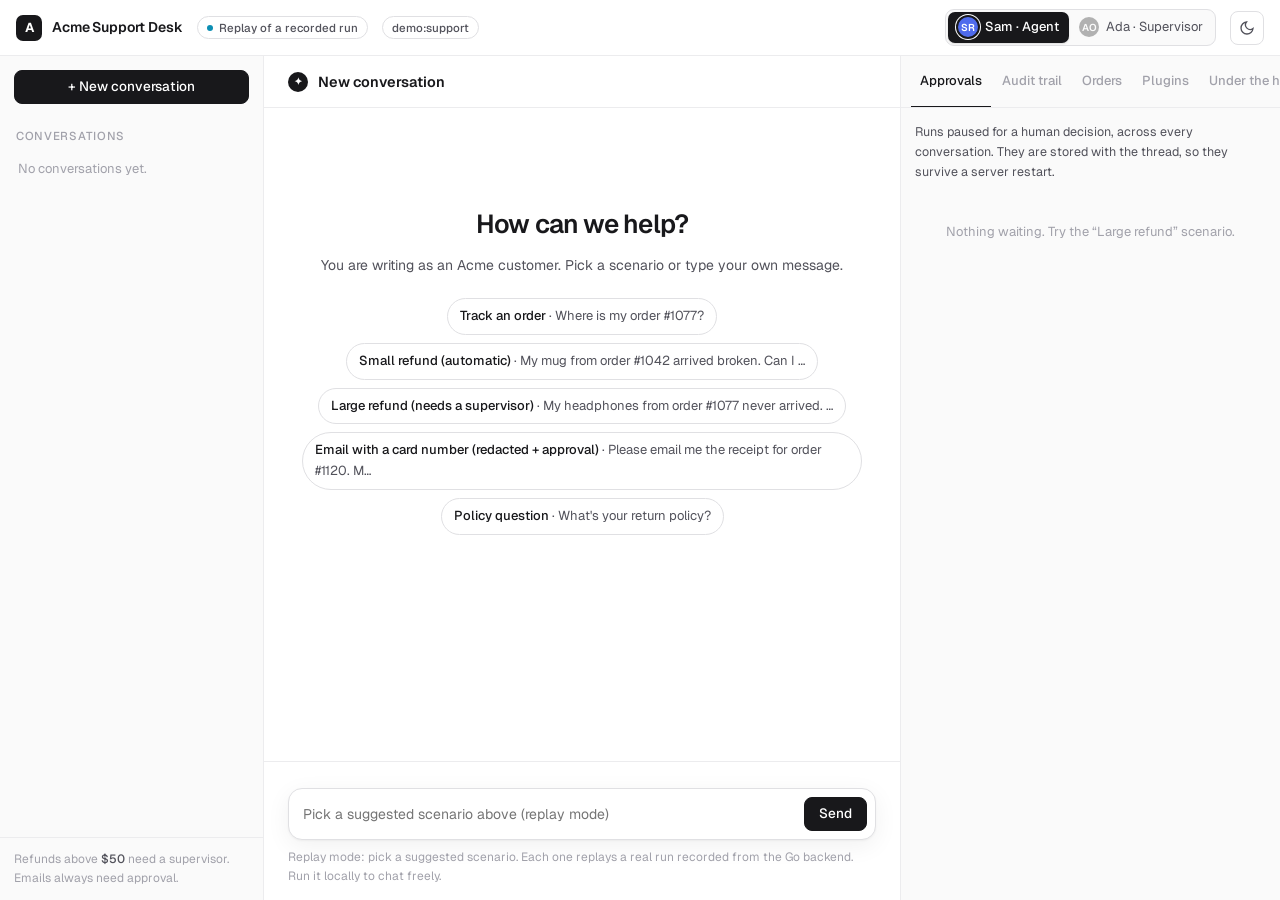
==== commit 312b0920: "RunIn egress: method/path rules and an audit record per request SecretHosts and Egress entries take " ====
--- a/docs/public/demo/index.html
+++ b/docs/public/demo/index.html
@@ -50,7 +50,11 @@
 .grow { flex: 1; }
 .seg { display: inline-flex; border: 1px solid var(--line-2); border-radius: 9px; padding: 2px; background: var(--bg-2); }
 .seg button { border: 0; background: none; padding: 5px 10px; border-radius: 7px; cursor: pointer; color: var(--fg-2); display: inline-flex; align-items: center; gap: 7px; font-size: 13px; white-space: nowrap; }
-.seg button[aria-pressed="true"] { background: var(--bg); color: var(--fg); box-shadow: 0 1px 2px rgba(0,0,0,.08); font-weight: 500; }
+/* Who you are must be obvious: the selected person is a filled chip with a ringed avatar; the other is dimmed. */
+.seg button[aria-pressed="true"] { background: var(--fg); color: var(--bg); box-shadow: 0 1px 2px rgba(0,0,0,.12); font-weight: 500; }
+.seg button[aria-pressed="true"] .avatar { box-shadow: 0 0 0 2px var(--fg), 0 0 0 3px var(--bg); }
+.seg button[aria-pressed="false"] .avatar { opacity: .45; filter: grayscale(1); }
+.seg button[aria-pressed="false"]:hover .avatar { opacity: .8; filter: none; }
 .avatar { width: 20px; height: 20px; border-radius: 50%; display: inline-grid; place-items: center; font: 600 10px var(--f-sans); color: #fff; flex: none; }
 .av-sam { background: #4f6bed; } .av-ada { background: #c2410c; } .av-bot { background: var(--fg); color: var(--bg); }
 .iconbtn { width: 34px; height: 34px; display: inline-grid; place-items: center; border: 1px solid var(--line-2); border-radius: 8px; background: var(--bg); cursor: pointer; color: var(--fg-2); }
@@ -98,6 +102,7 @@
 .chip:hover:not(:disabled) { color: var(--fg); border-color: var(--fg-3); }
 .chip:disabled { opacity: .4; cursor: default; }
 .chip b { color: var(--fg); font-weight: 500; }
+.chip.plug { border-color: var(--accent); }
 .row { display: flex; gap: 10px; align-items: flex-start; }
 .row.user { justify-content: flex-end; }
 .bubble { max-width: 78%; padding: 10px 14px; border-radius: 16px; line-height: 1.55; overflow-wrap: anywhere; }
@@ -199,7 +204,7 @@
 }
 @media (max-width: 560px) {
   .brand span.name { display: none; }
-  .seg button span:not(.avatar) { display: none; }
+  .seg button[aria-pressed="false"] span:not(.avatar) { display: none; }
   .scroll, .chathead { padding-left: 16px; padding-right: 16px; }
   .composer { padding-left: 16px; padding-right: 16px; }
   .toolcard, .approval { margin-left: 0; }
@@ -218,8 +223,8 @@
     <span class="pill model mono" id="model" hidden></span>
     <span class="grow"></span>
     <div class="seg" role="group" aria-label="Signed in as">
-      <button type="button" data-user="sam" aria-pressed="true"><span class="avatar av-sam">SR</span><span>Sam · Agent</span></button>
-      <button type="button" data-user="ada" aria-pressed="false"><span class="avatar av-ada">AO</span><span>Ada · Supervisor</span></button>
+      <button type="button" data-user="sam" aria-pressed="true" title="Sam Rivera · Agent"><span class="avatar av-sam">SR</span><span>Sam · Agent</span></button>
+      <button type="button" data-user="ada" aria-pressed="false" title="Ada Okafor · Supervisor"><span class="avatar av-ada">AO</span><span>Ada · Supervisor</span></button>
     </div>
     <button class="iconbtn" id="theme" type="button" aria-label="Toggle dark mode"><svg viewBox="0 0 24 24" fill="none" stroke="currentColor" stroke-width="2" aria-hidden="true"><path d="M21 12.8A9 9 0 1 1 11.2 3a7 7 0 0 0 9.8 9.8z"/></svg></button>
   </header>
@@ -280,6 +285,17 @@
     { label: "Policy question", text: "What's your return policy?" }
   ];
   var state = { user: "sam", thread: null, busy: false, live: false, replay: null, hood: [] };
+  // Chat suggestions: the scenarios above, plus one per running plugin
+  // added from the Plugins tab (its sample question).
+  function prompts() {
+    var j = plugins.data || {}, extra = [];
+    (j.plugins || []).forEach(function (p) {
+      if (!p.active) return;
+      var s = (j.samples || []).filter(function (x) { return x.name === p.name; })[0];
+      if (s && s.ask) extra.push({ label: "Ask the " + p.name + " plugin", text: s.ask, plugin: true });
+    });
+    return PROMPTS.concat(extra);
+  }
 
   // ---------------------------------------------------------------- API
   // Live mode talks to the Go backend. Replay mode (no backend, e.g. on
@@ -305,11 +321,32 @@
   };
 
   var replay = {
-    scenes: [], scene: null, snap: null, branch: null,
+    scenes: [], scene: null, snap: null, branch: null, plugin: null, stage: "empty",
     start: function (rec) {
-      this.scenes = rec.scenes; this.snap = rec.empty;
+      this.scenes = rec.scenes; this.snap = rec.empty; this.plugin = rec.plugin || null;
     },
-    sceneFor: function (text) { return this.scenes.filter(function (s) { return s.text === text; })[0]; },
+    sceneFor: function (text) {
+      var pl = this.plugin;
+      if (pl && this.stage === "running" && pl.scene.text === text) return pl.scene;
+      return this.scenes.filter(function (s) { return s.text === text; })[0];
+    },
+    // The Plugins tab in replay mode steps through the recorded states:
+    // Sam submits the first sample, Ada approves it, the chat can use it.
+    plugins: function () { return Promise.resolve(this.plugin ? this.plugin.states[this.stage] : { plugins: [], samples: [] }); },
+    pluginPost: function (path, body) {
+      var pl = this.plugin, res = function (status, json) { return Promise.resolve({ status: status, json: json }); };
+      var notRecorded = "The replay recorded adding and approving the first sample only. Run the demo locally to try updates, rollback and removal: go run ./examples/fullstack";
+      if (!pl) return res(503, { error: notRecorded });
+      if (path === "api/plugins") {
+        if (body.sample !== pl.sample || this.stage !== "empty") return res(422, { error: notRecorded });
+        this.stage = "submitted"; this.snap = pl.submitted_snap;
+        return res(200, pl.submit);
+      }
+      if (USERS[body.user].role !== "supervisor") return res(403, { error: "only supervisors can approve, roll back or remove plugins" });
+      if (body.action !== "approve" || this.stage !== "submitted") return res(422, { error: notRecorded });
+      this.stage = "running"; this.snap = pl.running_snap;
+      return res(200, { ok: true });
+    },
     play: function (events, onEvent) {
       var i = 0, speed = 1;
       return new Promise(function (resolve) {
@@ -391,18 +428,24 @@
 
   function hello() {
     msgs.innerHTML = '<div class="hello"><h1>How can we help?</h1><p>You are writing as an Acme customer. Pick a scenario or type your own message.</p><div class="chips" id="hellochips"></div></div>';
-    PROMPTS.forEach(function (p) { $("#hellochips").appendChild(chip(p)); });
+    prompts().forEach(function (p) { $("#hellochips").appendChild(chip(p)); });
   }
   function chip(p) {
     var b = document.createElement("button");
-    b.type = "button"; b.className = "chip"; b.innerHTML = "<b>" + esc(p.label) + "</b> · " + esc(p.text.length > 46 ? p.text.slice(0, 46) + "…" : p.text);
+    b.type = "button"; b.className = "chip" + (p.plugin ? " plug" : ""); b.innerHTML = "<b>" + esc(p.label) + "</b> · " + esc(p.text.length > 46 ? p.text.slice(0, 46) + "…" : p.text);
     b.addEventListener("click", function () { if (!state.busy) send(p.text); });
     return b;
   }
   function renderChips() {
     var c = $("#chips"); c.innerHTML = "";
     if (msgs.querySelector(".hello")) return;
-    PROMPTS.forEach(function (p) { var b = chip(p); b.innerHTML = esc(p.label); b.title = p.text; c.appendChild(b); });
+    prompts().forEach(function (p) { var b = chip(p); b.innerHTML = esc(p.label); b.title = p.text; c.appendChild(b); });
+  }
+  // Re-draw the suggestions after the running plugins change.
+  function refreshPrompts() {
+    var h = $("#hellochips");
+    if (h) { h.innerHTML = ""; prompts().forEach(function (p) { h.appendChild(chip(p)); }); }
+    renderChips();
   }
   function addUser(text) {
     var hello = msgs.querySelector(".hello"); if (hello) hello.remove();
@@ -633,16 +676,19 @@
   var STATE_TAG = { ACTIVE: "ok", VALIDATED: "wait", APPROVED: "", FAILED: "bad", QUARANTINED: "bad" };
   function refreshPlugins() {
     var pane = $("#pane-plugins");
-    if (!state.live) {
+    if (!state.live && !replay.plugin) {
       pane.innerHTML = '<p class="intro">Add, update and remove plugins while the agent runs.</p><div class="none">The plugin editor needs the live backend. It may be waking up (refresh in a minute), or run it locally: <code>go run ./examples/fullstack</code></div>';
       return;
     }
-    api.get("api/plugins").then(function (j) { plugins.data = j; renderPlugins(); });
-  }
+    (state.live ? api.get("api/plugins") : replay.plugins()).then(function (j) { plugins.data = j; renderPlugins(); refreshPrompts(); });
+  }
+  function pluginPost(path, body) { return state.live ? postJSON(path, body) : replay.pluginPost(path, body); }
+  function tryButton(ask) { return ask ? '<div class="pv-actions"><button class="btn primary" type="button" data-try="' + esc(ask) + '">Ask in the chat: “' + esc(ask) + '”</button></div>' : ""; }
   function renderPlugins() {
     var j = plugins.data || {}, pane = $("#pane-plugins"), sup = USERS[state.user].role === "supervisor";
     var keepCode = $("#pv-code") ? $("#pv-code").value : null, keepName = $("#pv-name") ? $("#pv-name").value : null, keepSample = $("#pv-sample") ? $("#pv-sample").value : null;
-    var html = '<p class="intro">Add, update and remove plugins while the agent runs. Each version is linted without running it, signed by the server and held until a supervisor approves it. A version that fails to start never replaces the running one.</p>';
+    var html = '<p class="intro">Add, update and remove plugins while the agent runs. Each version is linted without running it, signed by the server and held until a supervisor approves it. A version that fails to start never replaces the running one.</p>' +
+      (state.live ? "" : '<p class="banner">Replay mode: submit the first sample as Sam, switch to Ada and approve it, then ask its question in the chat. Each step replays the recorded backend.</p>');
     var list = j.plugins || [];
     if (!list.length) html += '<div class="none" style="padding:14px 10px">No plugins added yet. Pick a sample below and submit it.</div>';
     list.forEach(function (p) {
@@ -678,16 +724,24 @@
     pane.querySelectorAll("[data-act]").forEach(function (b) {
       b.addEventListener("click", function () { pluginAction(b.dataset.name, b.dataset.act, b.dataset.ver); });
     });
-  }
+    pane.querySelectorAll("[data-try]").forEach(function (b) {
+      b.addEventListener("click", function () { $("#newconv").click(); send(b.dataset.try); });
+    });
+  }
+  function askFor(name) {
+    var s = ((plugins.data || {}).samples || []).filter(function (x) { return x.name === name; })[0];
+    return s ? s.ask : "";
+  }
+  function sup() { return USERS[state.user].role === "supervisor"; }
   function submitPlugin() {
     var sample = $("#pv-sample").value, body = { user: state.user, name: $("#pv-name").value, code: $("#pv-code").value };
     var s = ((plugins.data || {}).samples || []).filter(function (x) { return x.id === sample; })[0];
     if (s && s.code === body.code && s.name === body.name) body = { user: state.user, sample: sample };
     $("#pv-submit").disabled = true;
-    postJSON("api/plugins", body).then(function (r) {
+    pluginPost("api/plugins", body).then(function (r) {
       var j = r.json, out = "";
       if (r.status === 200) {
-        out = '<span class="tag wait">v' + esc(j.version) + " " + esc(j.state) + "</span> " + esc(j.summary || "") + "<br>Held until a supervisor approves it." + (s ? " Then try it in the chat: “" + esc(s.ask) + "”" : "");
+        out = '<span class="tag wait">v' + esc(j.version) + " " + esc(j.state) + "</span> " + esc(j.summary || "") + "<br>Held until a supervisor approves it" + (sup() ? "." : ": switch to Ada (supervisor) and approve it above.") + (s ? " Then ask in the chat: “" + esc(s.ask) + "”" : "");
       } else {
         out = '<span class="tag bad">not installed</span> ' + esc(j.error || "error " + r.status);
         var issues = (j.issues || []).filter(function (i) { return i.level === "error"; });
@@ -699,10 +753,11 @@
   }
   function pluginAction(name, act, ver) {
     if (act === "remove" && !confirm("Remove " + name + " and every version of it?")) return;
-    postJSON("api/plugins/" + encodeURIComponent(name), { user: state.user, action: act, version: ver || "" }).then(function (r) {
+    pluginPost("api/plugins/" + encodeURIComponent(name), { user: state.user, action: act, version: ver || "" }).then(function (r) {
       var j = r.json;
       plugins.result = r.status === 200
-        ? '<span class="tag ok">done</span> ' + esc(act === "approve" ? name + " v" + ver + " approved and running." : act === "rollback" ? name + " rolled back." : name + " removed.")
+        ? '<span class="tag ok">done</span> ' + esc(act === "approve" ? name + " v" + ver + " approved and running." : act === "rollback" ? name + " rolled back." : name + " removed.") +
+          (act !== "remove" ? tryButton(askFor(name)) : "")
         : '<span class="tag bad">' + esc(act) + " failed</span> " + esc(j.error || "") + (act === "approve" ? "<br>The version that was running keeps running." : "");
       refreshPlugins(); refreshAudit();
     });
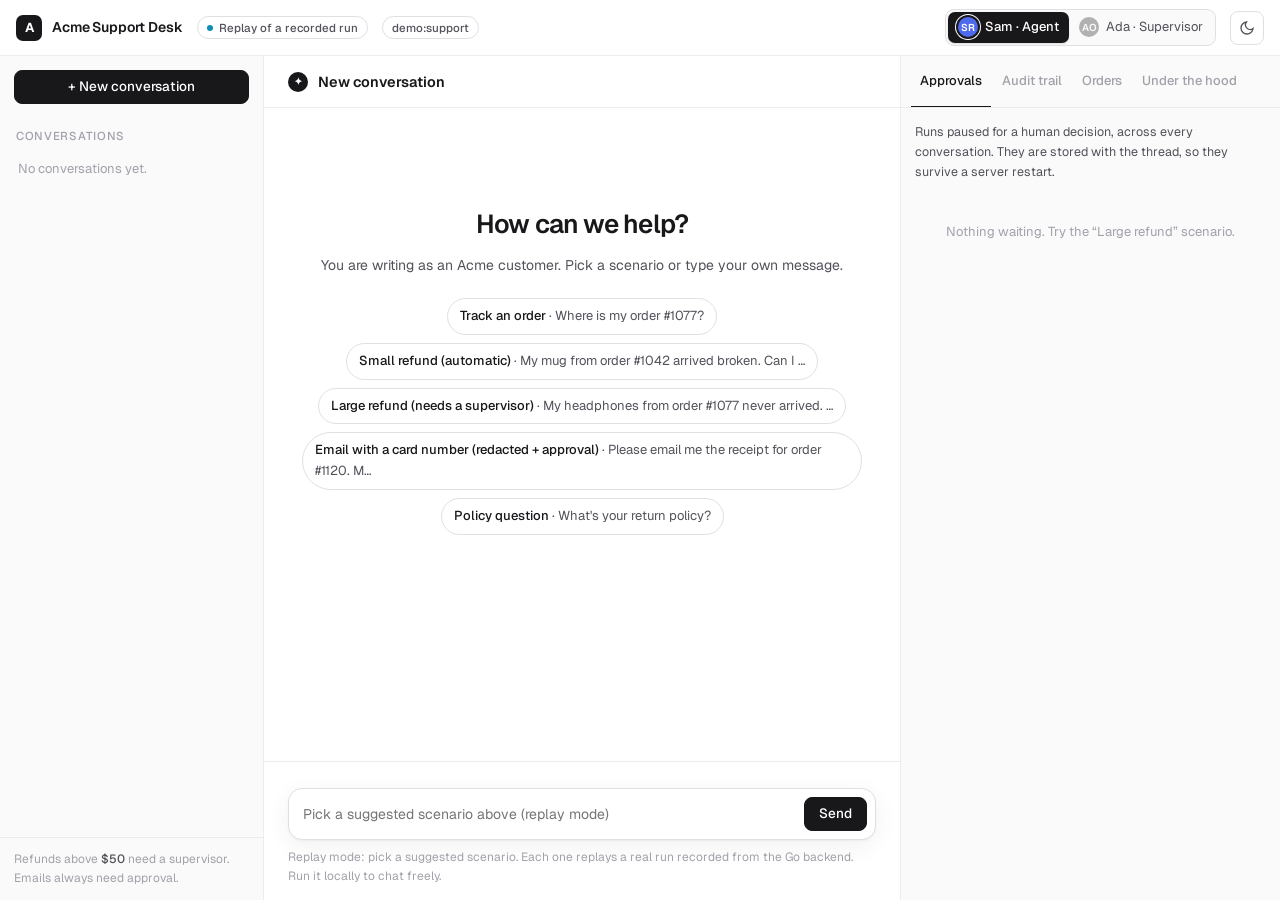
==== commit 0cbfb634: "Replace runtime plugins with compiled modules and rebrand to kiln Remove the interpreted plugin syst" ====
--- a/docs/public/demo/index.html
+++ b/docs/public/demo/index.html
@@ -256,13 +256,11 @@
         <button role="tab" aria-selected="true" data-tab="approvals">Approvals <span class="count" id="appcount" hidden>0</span></button>
         <button role="tab" aria-selected="false" data-tab="activity">Audit trail</button>
         <button role="tab" aria-selected="false" data-tab="orders">Orders</button>
-        <button role="tab" aria-selected="false" data-tab="plugins">Plugins</button>
         <button role="tab" aria-selected="false" data-tab="hood">Under the hood</button>
       </div>
       <div class="pane" id="pane-approvals"></div>
       <div class="pane" id="pane-activity" hidden></div>
       <div class="pane" id="pane-orders" hidden></div>
-      <div class="pane" id="pane-plugins" hidden></div>
       <div class="pane" id="pane-hood" hidden></div>
     </aside>
   </div>
@@ -285,17 +283,7 @@
     { label: "Policy question", text: "What's your return policy?" }
   ];
   var state = { user: "sam", thread: null, busy: false, live: false, replay: null, hood: [] };
-  // Chat suggestions: the scenarios above, plus one per running plugin
-  // added from the Plugins tab (its sample question).
-  function prompts() {
-    var j = plugins.data || {}, extra = [];
-    (j.plugins || []).forEach(function (p) {
-      if (!p.active) return;
-      var s = (j.samples || []).filter(function (x) { return x.name === p.name; })[0];
-      if (s && s.ask) extra.push({ label: "Ask the " + p.name + " plugin", text: s.ask, plugin: true });
-    });
-    return PROMPTS.concat(extra);
-  }
+  function prompts() { return PROMPTS; }
 
   // ---------------------------------------------------------------- API
   // Live mode talks to the Go backend. Replay mode (no backend, e.g. on
@@ -321,31 +309,12 @@
   };
 
   var replay = {
-    scenes: [], scene: null, snap: null, branch: null, plugin: null, stage: "empty",
+    scenes: [], scene: null, snap: null, branch: null,
     start: function (rec) {
-      this.scenes = rec.scenes; this.snap = rec.empty; this.plugin = rec.plugin || null;
+      this.scenes = rec.scenes; this.snap = rec.empty;
     },
     sceneFor: function (text) {
-      var pl = this.plugin;
-      if (pl && this.stage === "running" && pl.scene.text === text) return pl.scene;
       return this.scenes.filter(function (s) { return s.text === text; })[0];
-    },
-    // The Plugins tab in replay mode steps through the recorded states:
-    // Sam submits the first sample, Ada approves it, the chat can use it.
-    plugins: function () { return Promise.resolve(this.plugin ? this.plugin.states[this.stage] : { plugins: [], samples: [] }); },
-    pluginPost: function (path, body) {
-      var pl = this.plugin, res = function (status, json) { return Promise.resolve({ status: status, json: json }); };
-      var notRecorded = "The replay recorded adding and approving the first sample only. Run the demo locally to try updates, rollback and removal: go run ./examples/fullstack";
-      if (!pl) return res(503, { error: notRecorded });
-      if (path === "api/plugins") {
-        if (body.sample !== pl.sample || this.stage !== "empty") return res(422, { error: notRecorded });
-        this.stage = "submitted"; this.snap = pl.submitted_snap;
-        return res(200, pl.submit);
-      }
-      if (USERS[body.user].role !== "supervisor") return res(403, { error: "only supervisors can approve, roll back or remove plugins" });
-      if (body.action !== "approve" || this.stage !== "submitted") return res(422, { error: notRecorded });
-      this.stage = "running"; this.snap = pl.running_snap;
-      return res(200, { ok: true });
     },
     play: function (events, onEvent) {
       var i = 0, speed = 1;
@@ -389,11 +358,11 @@
   }
   function backend() {
     var toReplay = function () {
-      if (window.EIP_RECORDING) { state.replay = window.EIP_RECORDING; replay.start(state.replay); return { mode: "replay", model: state.replay.model, refund_limit: state.replay.refund_limit }; }
+      if (window.KILN_RECORDING) { state.replay = window.KILN_RECORDING; replay.start(state.replay); return { mode: "replay", model: state.replay.model, refund_limit: state.replay.refund_limit }; }
       return { mode: "offline" };
     };
     var live = function (h) { state.live = true; return h; };
-    if (!window.EIP_RECORDING) return health(10000).then(live, toReplay);
+    if (!window.KILN_RECORDING) return health(10000).then(live, toReplay);
     return new Promise(function (resolve) {
       var deadline = Date.now() + 75000, done = false;
       var finish = function (v) { if (!done) { done = true; resolve(v); } };
@@ -432,7 +401,7 @@
   }
   function chip(p) {
     var b = document.createElement("button");
-    b.type = "button"; b.className = "chip" + (p.plugin ? " plug" : ""); b.innerHTML = "<b>" + esc(p.label) + "</b> · " + esc(p.text.length > 46 ? p.text.slice(0, 46) + "…" : p.text);
+    b.type = "button"; b.className = "chip"; b.innerHTML = "<b>" + esc(p.label) + "</b> · " + esc(p.text.length > 46 ? p.text.slice(0, 46) + "…" : p.text);
     b.addEventListener("click", function () { if (!state.busy) send(p.text); });
     return b;
   }
@@ -441,7 +410,6 @@
     if (msgs.querySelector(".hello")) return;
     prompts().forEach(function (p) { var b = chip(p); b.innerHTML = esc(p.label); b.title = p.text; c.appendChild(b); });
   }
-  // Re-draw the suggestions after the running plugins change.
   function refreshPrompts() {
     var h = $("#hellochips");
     if (h) { h.innerHTML = ""; prompts().forEach(function (p) { h.appendChild(chip(p)); }); }
@@ -582,7 +550,7 @@
   }
 
   // ------------------------------------------------------------- panes
-  function refreshAll() { refreshConvs(); refreshApprovals(); refreshAudit(); refreshOrders(); refreshPlugins(); }
+  function refreshAll() { refreshConvs(); refreshApprovals(); refreshAudit(); refreshOrders(); }
   function highlightConv() { document.querySelectorAll(".conv").forEach(function (c) { c.setAttribute("aria-current", String(c.dataset.id === state.thread)); }); }
   function refreshConvs() {
     load("threads").then(function (j) {
@@ -618,25 +586,18 @@
   function auditRow(e) {
     var d = e.data || {}, ic = "", what = "", why = "";
     switch (e.type) {
-      case "plugin.active": ic = "info"; what = "Plugin " + d.plugin + " active"; why = (d.kind || "") + (d.perms && d.perms.length ? " · perms " + d.perms.join(",") : ""); break;
-      case "plugin.disposed": what = "Plugin " + d.plugin + " unloaded"; break;
-      case "plugin.failed": case "plugin.refused": ic = "bad"; what = "Plugin " + d.plugin + " " + e.type.split(".")[1]; why = d.error || ""; break;
+      case "module.active": ic = "info"; what = "Module " + d.module + " active"; break;
+      case "module.disposed": what = "Module " + d.module + " disposed"; break;
+      case "module.failed": ic = "bad"; what = "Module " + d.module + " failed"; why = d.error || ""; break;
       case "model.call": what = "Model call · " + d.model; why = "step " + d.step + " · " + (d.input_tokens || 0) + " in / " + (d.output_tokens || 0) + " out tokens" + (d.tool_calls ? " · " + d.tool_calls + " tool call(s)" : "") + " · user " + (d.user || "-") + run(d); break;
       case "tool.call":
         ic = d.outcome === "ok" ? "ok" : d.outcome === "interrupted" ? "wait" : "bad";
-        what = d.tool + " · " + d.outcome + (d.plugin ? " · plugin " + d.plugin : "");
+        what = d.tool + " · " + d.outcome + (d.module ? " · module " + d.module : "");
         why = (d.decision ? d.decision + " by " + (d.decided_by || "?") + " · " : "") + JSON.stringify(d.args || {}) + run(d);
         break;
-      case "plugin.install": ic = "info"; what = "Plugin " + d.plugin + " v" + d.version + " installed · " + d.state; why = "submitted by " + (d.by || "?") + " · signed by " + (d.signer || "none"); break;
-      case "plugin.approve": ic = "info"; what = "Plugin " + d.plugin + " v" + d.version + " approved"; why = "by " + (d.by || "?"); break;
-      case "plugin.enable": ic = "ok"; what = "Plugin " + d.plugin + " v" + d.version + " enabled"; why = d.previous ? "replaced v" + d.previous : "first version"; break;
-      case "plugin.enable_failed": ic = "bad"; what = "Plugin " + d.plugin + " v" + d.version + " failed to start"; why = (d.error || "") + (d.kept ? " · kept v" + d.kept : ""); break;
-      case "plugin.rollback": ic = "wait"; what = "Plugin " + d.plugin + " rolled back"; why = "v" + d.from + " → v" + d.to; break;
-      case "plugin.disable": what = "Plugin " + d.plugin + " disabled"; why = "v" + d.version; break;
-      case "plugin.uninstall": ic = "bad"; what = "Plugin " + d.plugin + " removed"; why = ""; break;
       case "secret.access":
         ic = d.outcome === "granted" ? "info" : "bad";
-        what = "Secret " + d.secret + " · " + d.outcome + " to " + d.plugin;
+        what = "Secret " + d.secret + " · " + d.outcome + " to " + d.module;
         why = d.error || "value never logged; redacted wherever it appears";
         break;
       default: what = e.type;
@@ -645,7 +606,7 @@
   }
   function refreshAudit() {
     load("audit").then(function (j) {
-      var pane = $("#pane-activity"), list = (j.entries || []).filter(function (e) { return e.type !== "plugin.disposed"; });
+      var pane = $("#pane-activity"), list = (j.entries || []).filter(function (e) { return e.type !== "module.disposed"; });
       pane.innerHTML = '<div class="chain">' + (j.verified ? '<span class="tag ok">Chain verified</span>' : '<span class="tag bad">Chain broken</span>') + "<span>" + (j.count || list.length) + " entries · each line is hash-linked to the one before (audit_file)</span></div>";
       if (!list.length) { pane.insertAdjacentHTML("beforeend", '<div class="none">No activity yet.</div>'); return; }
       pane.insertAdjacentHTML("beforeend", '<ul class="feed">' + list.map(auditRow).join("") + "</ul>");
@@ -663,106 +624,6 @@
         '<p class="intro" style="margin-top:16px">Outbox</p>' + (out || '<div class="none">No emails sent.</div>');
     });
   }
-  // ------------------------------------------------------------- plugins
-  // Add, update and remove plugins in the running agent. Each version is
-  // linted (nothing runs), signed by the server and held until a
-  // supervisor approves it; a version that fails to start never replaces
-  // the running one. The public demo offers sample plugins only.
-  function postJSON(path, body) {
-    return fetch(path, { method: "POST", headers: { "Content-Type": "application/json" }, body: JSON.stringify(body) })
-      .then(function (r) { return r.json().catch(function () { return {}; }).then(function (j) { return { status: r.status, json: j }; }); });
-  }
-  var plugins = { data: null, result: "" };
-  var STATE_TAG = { ACTIVE: "ok", VALIDATED: "wait", APPROVED: "", FAILED: "bad", QUARANTINED: "bad" };
-  function refreshPlugins() {
-    var pane = $("#pane-plugins");
-    if (!state.live && !replay.plugin) {
-      pane.innerHTML = '<p class="intro">Add, update and remove plugins while the agent runs.</p><div class="none">The plugin editor needs the live backend. It may be waking up (refresh in a minute), or run it locally: <code>go run ./examples/fullstack</code></div>';
-      return;
-    }
-    (state.live ? api.get("api/plugins") : replay.plugins()).then(function (j) { plugins.data = j; renderPlugins(); refreshPrompts(); });
-  }
-  function pluginPost(path, body) { return state.live ? postJSON(path, body) : replay.pluginPost(path, body); }
-  function tryButton(ask) { return ask ? '<div class="pv-actions"><button class="btn primary" type="button" data-try="' + esc(ask) + '">Ask in the chat: “' + esc(ask) + '”</button></div>' : ""; }
-  function renderPlugins() {
-    var j = plugins.data || {}, pane = $("#pane-plugins"), sup = USERS[state.user].role === "supervisor";
-    var keepCode = $("#pv-code") ? $("#pv-code").value : null, keepName = $("#pv-name") ? $("#pv-name").value : null, keepSample = $("#pv-sample") ? $("#pv-sample").value : null;
-    var html = '<p class="intro">Add, update and remove plugins while the agent runs. Each version is linted without running it, signed by the server and held until a supervisor approves it. A version that fails to start never replaces the running one.</p>' +
-      (state.live ? "" : '<p class="banner">Replay mode: submit the first sample as Sam, switch to Ada and approve it, then ask its question in the chat. Each step replays the recorded backend.</p>');
-    var list = j.plugins || [];
-    if (!list.length) html += '<div class="none" style="padding:14px 10px">No plugins added yet. Pick a sample below and submit it.</div>';
-    list.forEach(function (p) {
-      html += '<div class="item"><div class="top2"><h5 class="mono">' + esc(p.name) + '</h5>' + (p.active ? '<span class="tag ok">running v' + esc(p.active) + '</span>' : '<span class="tag">not running</span>') + "</div>";
-      (p.versions || []).slice().reverse().forEach(function (v) {
-        var canApprove = v.state === "VALIDATED" || v.state === "APPROVED" || v.state === "FAILED";
-        html += '<div class="pv-ver"><span class="mono">v' + esc(v.version) + '</span><span><span class="tag ' + (STATE_TAG[v.state] || "") + '">' + esc(v.state) + "</span></span>" +
-          (canApprove && v.version !== p.active ? '<button class="btn" type="button" data-act="approve" data-name="' + esc(p.name) + '" data-ver="' + esc(v.version) + '"' + (sup ? "" : " disabled") + ">Approve &amp; enable</button>" : "<span></span>") +
-          '<div class="why">' + esc(v.summary || "") + (v.installed_by ? " · submitted by " + esc(v.installed_by) : "") + (v.approved_by ? " · approved by " + esc(v.approved_by) : "") + "</div>" +
-          (v.error ? '<div class="why bad">Failed to start: ' + esc(v.error) + "</div>" : "") + (v.reason ? '<div class="why bad">' + esc(v.reason) + "</div>" : "") + "</div>";
-      });
-      html += '<div class="pv-actions">' + (p.previous && p.previous !== p.active ? '<button class="btn" type="button" data-act="rollback" data-name="' + esc(p.name) + '"' + (sup ? "" : " disabled") + ">Roll back to v" + esc(p.previous) + "</button>" : "") +
-        '<button class="btn danger" type="button" data-act="remove" data-name="' + esc(p.name) + '"' + (sup ? "" : " disabled") + ">Remove</button></div>";
-      if (!sup) html += '<p class="meta" style="margin:8px 0 0">Switch to Ada (supervisor) to approve, roll back or remove.</p>';
-      html += "</div>";
-    });
-    var samples = j.samples || [];
-    html += '<div class="item pv-form"><h5>Add or update a plugin</h5><label for="pv-sample">Start from</label><select id="pv-sample">' +
-      samples.map(function (s) { return '<option value="' + esc(s.id) + '">' + esc(s.title) + "</option>"; }).join("") + (j.allow_code ? '<option value="">Your own code</option>' : "") + "</select>" +
-      '<label for="pv-name">Plugin name</label><input id="pv-name"' + (j.allow_code ? "" : " readonly") + '>' +
-      '<label for="pv-code">Code' + (j.allow_code ? "" : " (read-only on the public demo: run it locally with -allow-plugin-code to write your own)") + '</label><textarea id="pv-code" spellcheck="false"' + (j.allow_code ? "" : " readonly") + "></textarea>" +
-      '<div class="pv-actions"><button class="btn primary" type="button" id="pv-submit">Submit for review</button></div><div class="pv-result" id="pv-result">' + plugins.result + "</div></div>";
-    pane.innerHTML = html;
-    var sel = $("#pv-sample");
-    function fill() {
-      var s = samples.filter(function (x) { return x.id === sel.value; })[0];
-      if (s) { $("#pv-name").value = s.name; $("#pv-code").value = s.code; }
-    }
-    if (keepSample !== null) sel.value = keepSample;
-    if (keepCode !== null && (j.allow_code || keepSample === sel.value)) { $("#pv-code").value = keepCode; $("#pv-name").value = keepName; } else fill();
-    sel.addEventListener("change", fill);
-    $("#pv-submit").addEventListener("click", submitPlugin);
-    pane.querySelectorAll("[data-act]").forEach(function (b) {
-      b.addEventListener("click", function () { pluginAction(b.dataset.name, b.dataset.act, b.dataset.ver); });
-    });
-    pane.querySelectorAll("[data-try]").forEach(function (b) {
-      b.addEventListener("click", function () { $("#newconv").click(); send(b.dataset.try); });
-    });
-  }
-  function askFor(name) {
-    var s = ((plugins.data || {}).samples || []).filter(function (x) { return x.name === name; })[0];
-    return s ? s.ask : "";
-  }
-  function sup() { return USERS[state.user].role === "supervisor"; }
-  function submitPlugin() {
-    var sample = $("#pv-sample").value, body = { user: state.user, name: $("#pv-name").value, code: $("#pv-code").value };
-    var s = ((plugins.data || {}).samples || []).filter(function (x) { return x.id === sample; })[0];
-    if (s && s.code === body.code && s.name === body.name) body = { user: state.user, sample: sample };
-    $("#pv-submit").disabled = true;
-    pluginPost("api/plugins", body).then(function (r) {
-      var j = r.json, out = "";
-      if (r.status === 200) {
-        out = '<span class="tag wait">v' + esc(j.version) + " " + esc(j.state) + "</span> " + esc(j.summary || "") + "<br>Held until a supervisor approves it" + (sup() ? "." : ": switch to Ada (supervisor) and approve it above.") + (s ? " Then ask in the chat: “" + esc(s.ask) + "”" : "");
-      } else {
-        out = '<span class="tag bad">not installed</span> ' + esc(j.error || "error " + r.status);
-        var issues = (j.issues || []).filter(function (i) { return i.level === "error"; });
-        if (issues.length) out += "<ul>" + issues.map(function (i) { return "<li>" + esc(i.rule + ": " + i.message) + "</li>"; }).join("") + "</ul>";
-      }
-      plugins.result = out;
-      refreshPlugins(); refreshAudit();
-    }).finally(function () { var b = $("#pv-submit"); if (b) b.disabled = false; });
-  }
-  function pluginAction(name, act, ver) {
-    if (act === "remove" && !confirm("Remove " + name + " and every version of it?")) return;
-    pluginPost("api/plugins/" + encodeURIComponent(name), { user: state.user, action: act, version: ver || "" }).then(function (r) {
-      var j = r.json;
-      plugins.result = r.status === 200
-        ? '<span class="tag ok">done</span> ' + esc(act === "approve" ? name + " v" + ver + " approved and running." : act === "rollback" ? name + " rolled back." : name + " removed.") +
-          (act !== "remove" ? tryButton(askFor(name)) : "")
-        : '<span class="tag bad">' + esc(act) + " failed</span> " + esc(j.error || "") + (act === "approve" ? "<br>The version that was running keeps running." : "");
-      refreshPlugins(); refreshAudit();
-    });
-  }
-
   function hood(e) {
     var pane = $("#pane-hood");
     if (!pane.dataset.init) { pane.dataset.init = "1"; pane.innerHTML = '<p class="intro">Events from the current run. “Model saw” is the last customer message after every middleware ran — card numbers are masked by hook_pii before the model gets them.</p><div id="hoodlist"></div>'; }
@@ -790,7 +651,6 @@
       state.user = b.dataset.user;
       document.querySelectorAll(".seg button").forEach(function (x) { x.setAttribute("aria-pressed", String(x === b)); });
       if (state.thread) openThread(state.thread);
-      if (plugins.data) renderPlugins();
     });
   });
   $("#newconv").addEventListener("click", function () { if (state.busy) return; state.thread = null; cards = {}; $("#title").textContent = "New conversation"; hello(); renderChips(); highlightConv(); });
